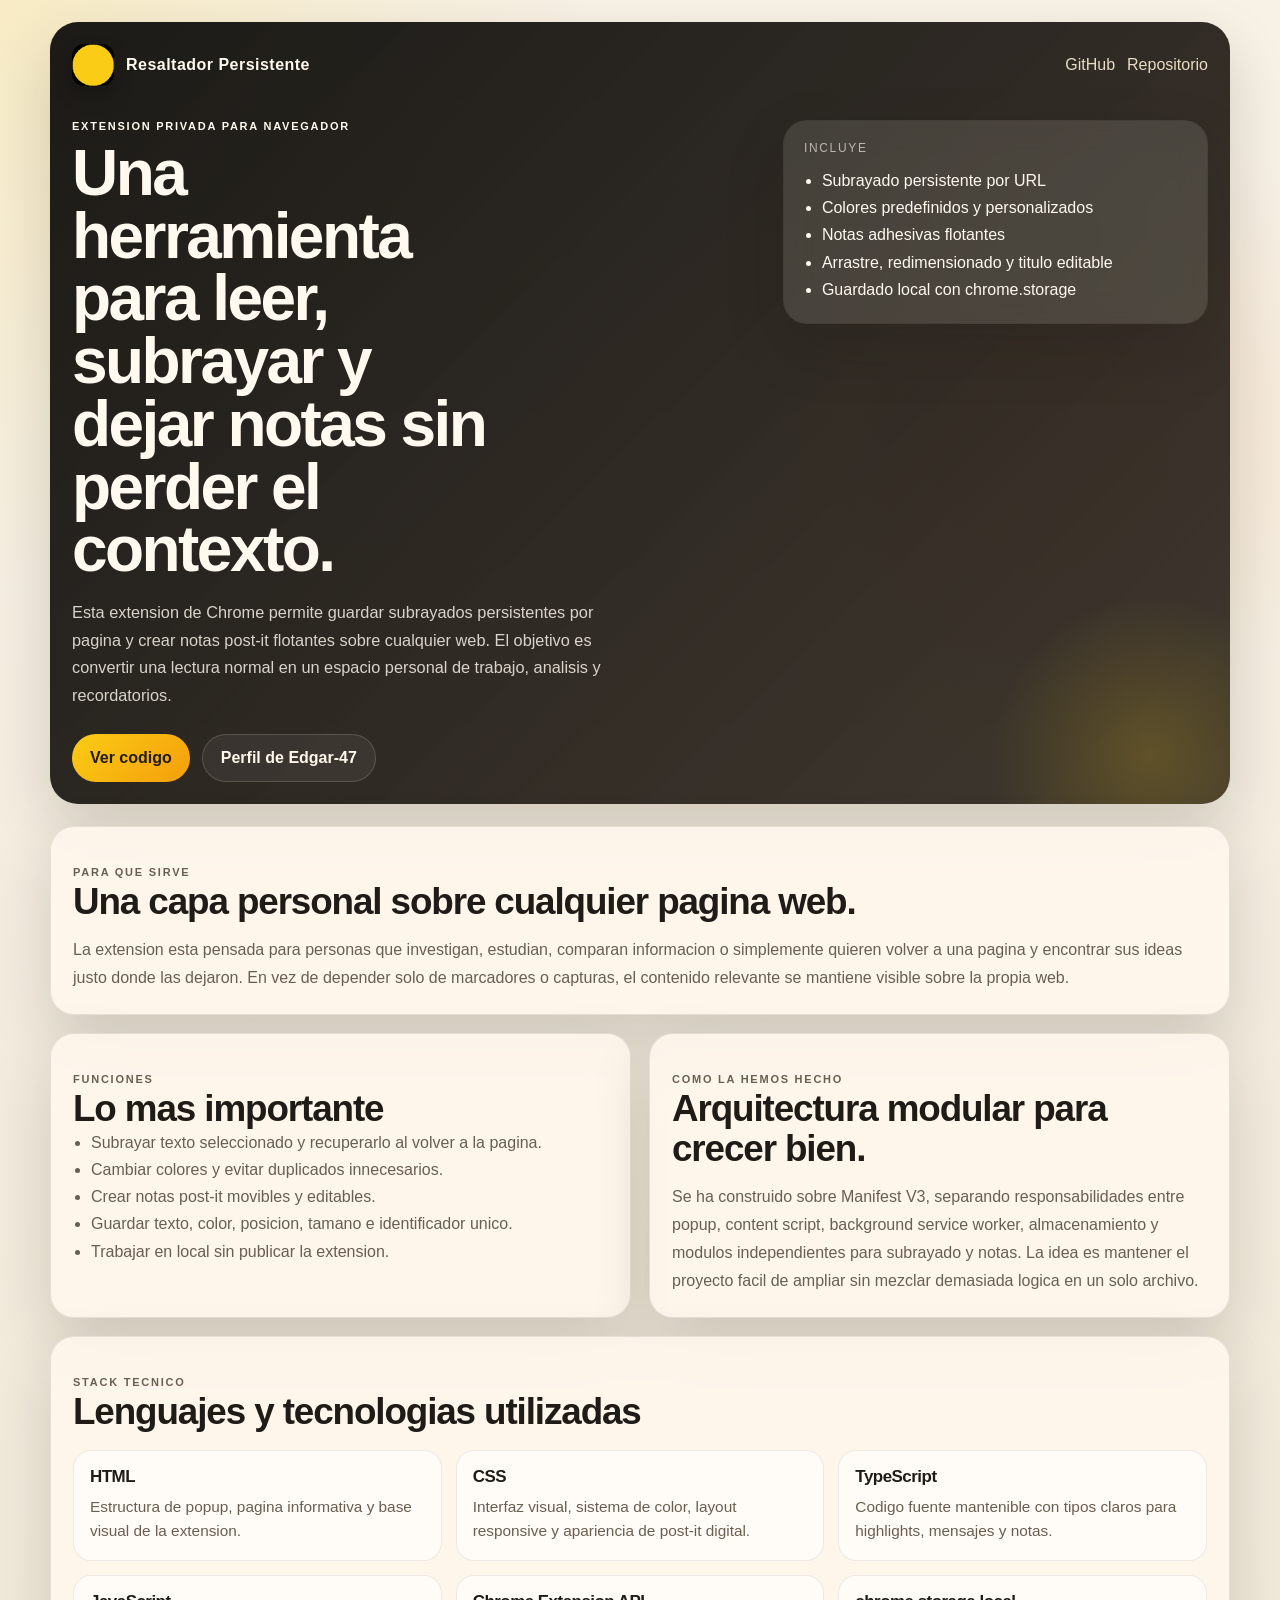
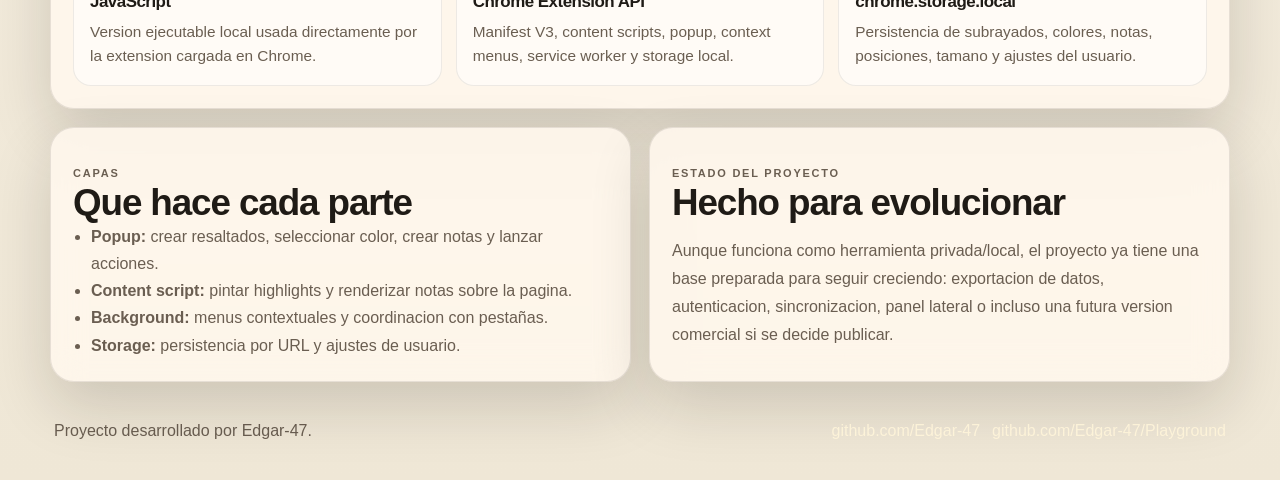
==== index.html @ 3d2a1cbb "Index explicacion proyecto" ====
<!doctype html>
<html lang="es">
  <head>
    <meta charset="utf-8" />
    <meta name="viewport" content="width=device-width, initial-scale=1.0" />
    <title>Resaltador Persistente | Extension de Chrome</title>
    <meta
      name="description"
      content="Pagina de presentacion de una extension de Chrome para subrayados persistentes y notas post-it flotantes."
    />
    <link rel="stylesheet" href="./site.css" />
  </head>
  <body>
    <div class="page-shell">
      <header class="hero">
        <nav class="topbar">
          <span class="brand">
            <img src="./icons/icon128.png" alt="Logo de la extension" class="brand__icon" />
            <span>Resaltador Persistente</span>
          </span>
          <div class="topbar__links">
            <a href="https://github.com/Edgar-47" target="_blank" rel="noreferrer">GitHub</a>
            <a href="https://github.com/Edgar-47/Playground" target="_blank" rel="noreferrer">Repositorio</a>
          </div>
        </nav>

        <section class="hero__content">
          <div class="hero__text">
            <p class="eyebrow">Extension privada para navegador</p>
            <h1>Una herramienta para leer, subrayar y dejar notas sin perder el contexto.</h1>
            <p class="hero__copy">
              Esta extension de Chrome permite guardar subrayados persistentes por pagina y crear notas post-it
              flotantes sobre cualquier web. El objetivo es convertir una lectura normal en un espacio personal de
              trabajo, analisis y recordatorios.
            </p>

            <div class="hero__actions">
              <a class="button button--primary" href="https://github.com/Edgar-47/Playground" target="_blank" rel="noreferrer">
                Ver codigo
              </a>
              <a class="button button--ghost" href="https://github.com/Edgar-47" target="_blank" rel="noreferrer">
                Perfil de Edgar-47
              </a>
            </div>
          </div>

          <aside class="hero__card">
            <p class="hero__card-label">Incluye</p>
            <ul class="hero__list">
              <li>Subrayado persistente por URL</li>
              <li>Colores predefinidos y personalizados</li>
              <li>Notas adhesivas flotantes</li>
              <li>Arrastre, redimensionado y titulo editable</li>
              <li>Guardado local con chrome.storage</li>
            </ul>
          </aside>
        </section>
      </header>

      <main class="content-grid">
        <section class="panel panel--wide">
          <p class="section-tag">Para que sirve</p>
          <h2>Una capa personal sobre cualquier pagina web.</h2>
          <p>
            La extension esta pensada para personas que investigan, estudian, comparan informacion o simplemente
            quieren volver a una pagina y encontrar sus ideas justo donde las dejaron. En vez de depender solo de
            marcadores o capturas, el contenido relevante se mantiene visible sobre la propia web.
          </p>
        </section>

        <section class="panel">
          <p class="section-tag">Funciones</p>
          <h2>Lo mas importante</h2>
          <ul class="feature-list">
            <li>Subrayar texto seleccionado y recuperarlo al volver a la pagina.</li>
            <li>Cambiar colores y evitar duplicados innecesarios.</li>
            <li>Crear notas post-it movibles y editables.</li>
            <li>Guardar texto, color, posicion, tamano e identificador unico.</li>
            <li>Trabajar en local sin publicar la extension.</li>
          </ul>
        </section>

        <section class="panel">
          <p class="section-tag">Como la hemos hecho</p>
          <h2>Arquitectura modular para crecer bien.</h2>
          <p>
            Se ha construido sobre Manifest V3, separando responsabilidades entre popup, content script, background
            service worker, almacenamiento y modulos independientes para subrayado y notas. La idea es mantener el
            proyecto facil de ampliar sin mezclar demasiada logica en un solo archivo.
          </p>
        </section>

        <section class="panel panel--wide">
          <p class="section-tag">Stack tecnico</p>
          <h2>Lenguajes y tecnologias utilizadas</h2>
          <div class="stack-grid">
            <article class="stack-card">
              <h3>HTML</h3>
              <p>Estructura de popup, pagina informativa y base visual de la extension.</p>
            </article>
            <article class="stack-card">
              <h3>CSS</h3>
              <p>Interfaz visual, sistema de color, layout responsive y apariencia de post-it digital.</p>
            </article>
            <article class="stack-card">
              <h3>TypeScript</h3>
              <p>Codigo fuente mantenible con tipos claros para highlights, mensajes y notas.</p>
            </article>
            <article class="stack-card">
              <h3>JavaScript</h3>
              <p>Version ejecutable local usada directamente por la extension cargada en Chrome.</p>
            </article>
            <article class="stack-card">
              <h3>Chrome Extension API</h3>
              <p>Manifest V3, content scripts, popup, context menus, service worker y storage local.</p>
            </article>
            <article class="stack-card">
              <h3>chrome.storage.local</h3>
              <p>Persistencia de subrayados, colores, notas, posiciones, tamano y ajustes del usuario.</p>
            </article>
          </div>
        </section>

        <section class="panel">
          <p class="section-tag">Capas</p>
          <h2>Que hace cada parte</h2>
          <ul class="feature-list">
            <li><strong>Popup:</strong> crear resaltados, seleccionar color, crear notas y lanzar acciones.</li>
            <li><strong>Content script:</strong> pintar highlights y renderizar notas sobre la pagina.</li>
            <li><strong>Background:</strong> menus contextuales y coordinacion con pestañas.</li>
            <li><strong>Storage:</strong> persistencia por URL y ajustes de usuario.</li>
          </ul>
        </section>

        <section class="panel">
          <p class="section-tag">Estado del proyecto</p>
          <h2>Hecho para evolucionar</h2>
          <p>
            Aunque funciona como herramienta privada/local, el proyecto ya tiene una base preparada para seguir
            creciendo: exportacion de datos, autenticacion, sincronizacion, panel lateral o incluso una futura version
            comercial si se decide publicar.
          </p>
        </section>
      </main>

      <footer class="footer">
        <p>Proyecto desarrollado por Edgar-47.</p>
        <div class="footer__links">
          <a href="https://github.com/Edgar-47" target="_blank" rel="noreferrer">github.com/Edgar-47</a>
          <a href="https://github.com/Edgar-47/Playground" target="_blank" rel="noreferrer">
            github.com/Edgar-47/Playground
          </a>
        </div>
      </footer>
    </div>
  </body>
</html>
---- site.css ----
:root {
  --bg-deep: #12110f;
  --bg-soft: #efe7d6;
  --panel: rgba(255, 248, 237, 0.88);
  --ink: #1f1b16;
  --muted: #6a5e51;
  --line: rgba(31, 27, 22, 0.1);
  --accent: #facc15;
  --accent-2: #fb923c;
  --shadow: 0 24px 60px rgba(24, 19, 15, 0.16);
}

* {
  box-sizing: border-box;
}

html {
  scroll-behavior: smooth;
}

body {
  margin: 0;
  min-height: 100vh;
  color: var(--ink);
  font-family: "Trebuchet MS", "Segoe UI Variable", sans-serif;
  background:
    radial-gradient(circle at top left, rgba(250, 204, 21, 0.16), transparent 24%),
    radial-gradient(circle at 80% 20%, rgba(251, 146, 60, 0.16), transparent 18%),
    linear-gradient(180deg, #f7f1e6 0%, #efe7d6 100%);
}

.page-shell {
  width: min(1180px, calc(100% - 32px));
  margin: 0 auto;
  padding: 22px 0 40px;
}

.hero {
  position: relative;
  overflow: hidden;
  padding: 22px;
  border-radius: 28px;
  background:
    linear-gradient(135deg, rgba(18, 17, 15, 0.96), rgba(44, 36, 27, 0.9)),
    linear-gradient(180deg, rgba(255, 255, 255, 0.02), rgba(255, 255, 255, 0));
  color: #fff9ef;
  box-shadow: var(--shadow);
}

.hero::after {
  content: "";
  position: absolute;
  right: -80px;
  bottom: -110px;
  width: 320px;
  height: 320px;
  border-radius: 999px;
  background: radial-gradient(circle, rgba(250, 204, 21, 0.18), transparent 70%);
  pointer-events: none;
}

.topbar {
  display: flex;
  align-items: center;
  justify-content: space-between;
  gap: 18px;
}

.brand {
  display: inline-flex;
  align-items: center;
  gap: 12px;
  font-weight: 700;
  letter-spacing: 0.03em;
}

.brand__icon {
  width: 42px;
  height: 42px;
  border-radius: 12px;
  box-shadow: 0 10px 20px rgba(0, 0, 0, 0.2);
}

.topbar__links,
.hero__actions,
.footer__links {
  display: flex;
  align-items: center;
  gap: 12px;
  flex-wrap: wrap;
}

.topbar a,
.footer a {
  color: #fff5da;
  text-decoration: none;
  opacity: 0.88;
}

.topbar a:hover,
.footer a:hover {
  opacity: 1;
}

.hero__content {
  display: grid;
  grid-template-columns: minmax(0, 1.45fr) minmax(280px, 0.9fr);
  gap: 26px;
  align-items: start;
  margin-top: 34px;
}

.eyebrow,
.section-tag {
  margin: 0 0 10px;
  letter-spacing: 0.16em;
  text-transform: uppercase;
  font-size: 11px;
  font-weight: 700;
}

.hero h1 {
  margin: 0;
  max-width: 12ch;
  font-size: clamp(2.4rem, 5vw, 4.5rem);
  line-height: 0.98;
  letter-spacing: -0.04em;
}

.hero__copy {
  max-width: 62ch;
  margin: 18px 0 0;
  color: rgba(255, 249, 239, 0.82);
  font-size: 1.02rem;
  line-height: 1.7;
}

.hero__actions {
  margin-top: 24px;
}

.button {
  display: inline-flex;
  align-items: center;
  justify-content: center;
  min-height: 48px;
  padding: 0 18px;
  border-radius: 999px;
  text-decoration: none;
  font-weight: 700;
  transition: transform 160ms ease, background 160ms ease, color 160ms ease;
}

.button:hover {
  transform: translateY(-1px);
}

.button--primary {
  background: linear-gradient(135deg, var(--accent), #f59e0b);
  color: #1f1b16;
}

.button--ghost {
  border: 1px solid rgba(255, 245, 218, 0.16);
  background: rgba(255, 255, 255, 0.06);
  color: #fff8ea;
}

.hero__card,
.panel {
  border: 1px solid var(--line);
  border-radius: 24px;
  box-shadow: var(--shadow);
}

.hero__card {
  padding: 20px;
  background: rgba(255, 248, 237, 0.12);
  backdrop-filter: blur(14px);
}

.hero__card-label {
  margin: 0 0 12px;
  color: rgba(255, 249, 239, 0.64);
  font-size: 12px;
  text-transform: uppercase;
  letter-spacing: 0.14em;
}

.hero__list,
.feature-list {
  margin: 0;
  padding-left: 18px;
  line-height: 1.7;
}

.content-grid {
  display: grid;
  grid-template-columns: repeat(2, minmax(0, 1fr));
  gap: 18px;
  margin-top: 22px;
}

.panel {
  padding: 22px;
  background: var(--panel);
  backdrop-filter: blur(16px);
}

.panel--wide {
  grid-column: span 2;
}

.panel h2,
.stack-card h3 {
  margin: 0;
  letter-spacing: -0.03em;
}

.panel h2 {
  font-size: clamp(1.6rem, 3vw, 2.3rem);
  line-height: 1.08;
}

.panel p,
.stack-card p,
.feature-list {
  color: var(--muted);
}

.panel p {
  margin: 14px 0 0;
  line-height: 1.75;
}

.stack-grid {
  display: grid;
  grid-template-columns: repeat(3, minmax(0, 1fr));
  gap: 14px;
  margin-top: 18px;
}

.stack-card {
  padding: 16px;
  border-radius: 18px;
  background: rgba(255, 255, 255, 0.56);
  border: 1px solid rgba(31, 27, 22, 0.08);
}

.stack-card h3 {
  font-size: 1.06rem;
}

.stack-card p {
  margin: 8px 0 0;
  line-height: 1.6;
  font-size: 0.96rem;
}

.footer {
  display: flex;
  align-items: center;
  justify-content: space-between;
  gap: 16px;
  margin-top: 22px;
  padding: 18px 4px 0;
}

.footer p {
  margin: 0;
  color: var(--muted);
}

@media (max-width: 900px) {
  .hero__content,
  .content-grid,
  .stack-grid {
    grid-template-columns: 1fr;
  }

  .panel--wide {
    grid-column: span 1;
  }

  .topbar,
  .footer {
    flex-direction: column;
    align-items: flex-start;
  }
}

@media (prefers-reduced-motion: reduce) {
  html {
    scroll-behavior: auto;
  }

  .button {
    transition: none;
  }
}
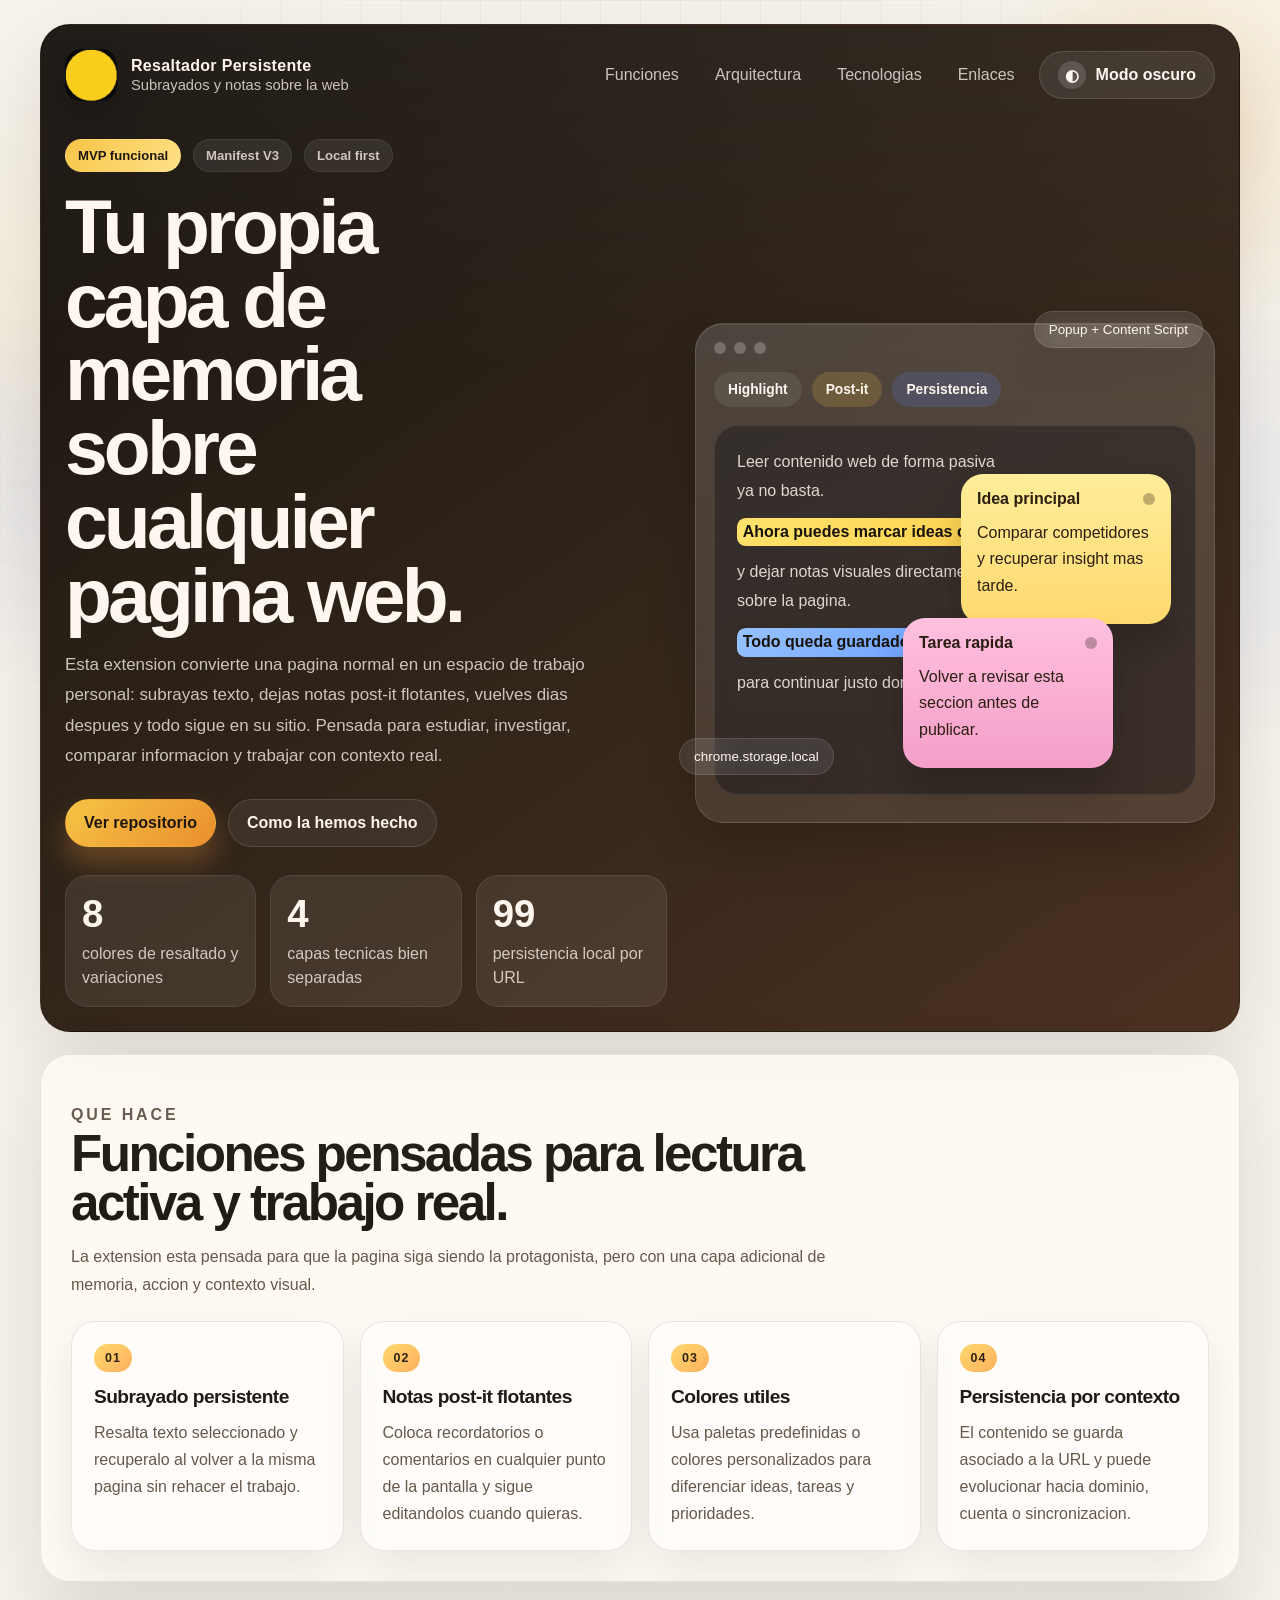
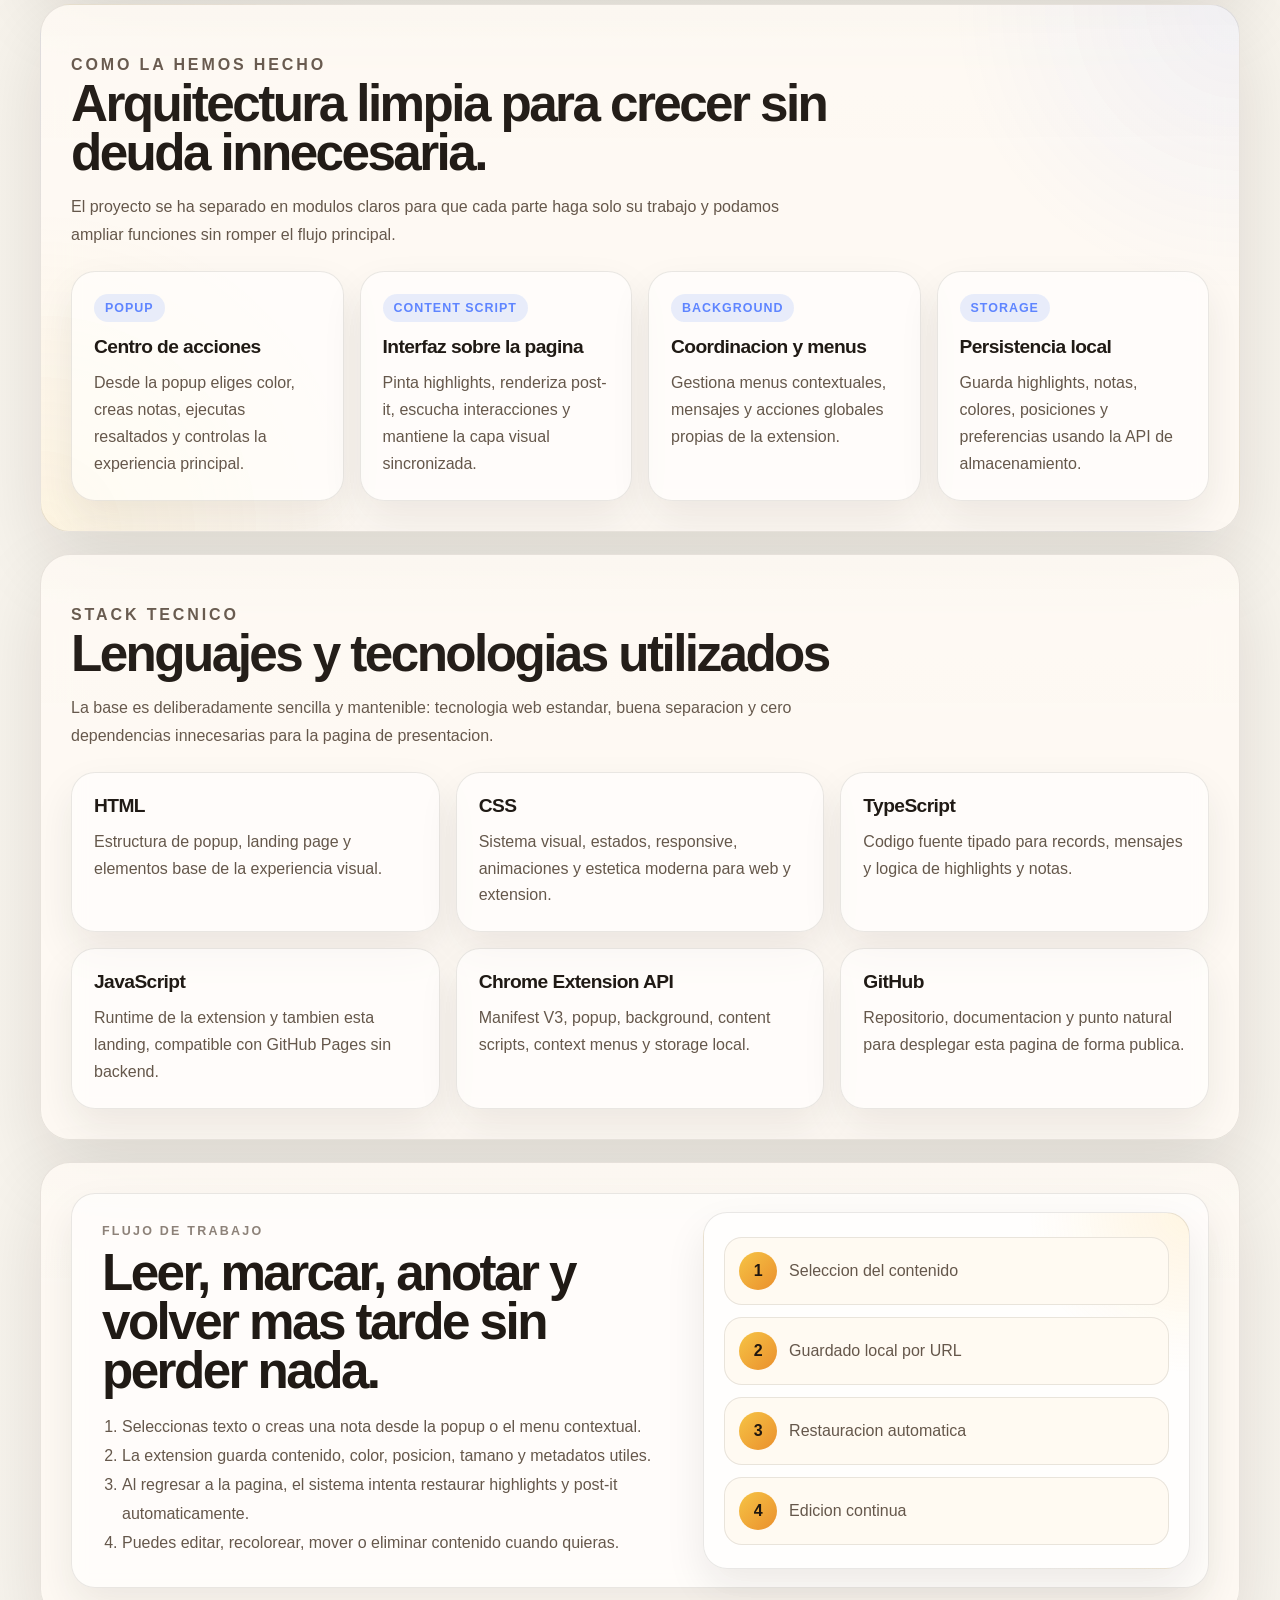
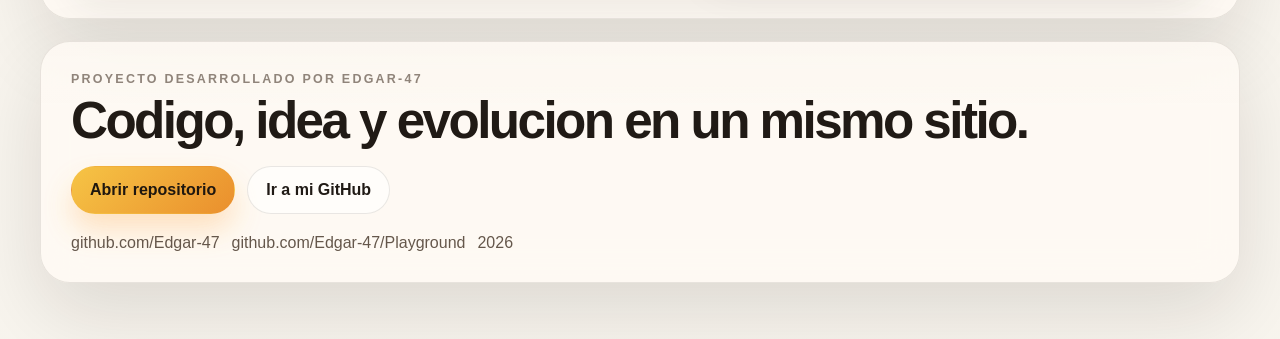
==== commit e0438fd2: "Index.html" ====
--- a/index.html
+++ b/index.html
@@ -3,153 +3,302 @@
   <head>
     <meta charset="utf-8" />
     <meta name="viewport" content="width=device-width, initial-scale=1.0" />
-    <title>Resaltador Persistente | Extension de Chrome</title>
+    <title>Resaltador Persistente | Extension para leer, subrayar y anotar</title>
     <meta
       name="description"
-      content="Pagina de presentacion de una extension de Chrome para subrayados persistentes y notas post-it flotantes."
+      content="Landing page de una extension de navegador para guardar subrayados persistentes y notas post-it sobre cualquier pagina web."
     />
+    <meta name="color-scheme" content="light dark" />
     <link rel="stylesheet" href="./site.css" />
+    <script src="./script.js" defer></script>
   </head>
   <body>
+    <div class="bg-orb bg-orb--one" aria-hidden="true"></div>
+    <div class="bg-orb bg-orb--two" aria-hidden="true"></div>
+    <div class="bg-grid" aria-hidden="true"></div>
+    <div class="progress-bar" id="progressBar" aria-hidden="true"></div>
+
     <div class="page-shell">
-      <header class="hero">
+      <header class="hero" id="inicio">
         <nav class="topbar">
-          <span class="brand">
+          <a class="brand" href="#inicio" aria-label="Ir al inicio">
             <img src="./icons/icon128.png" alt="Logo de la extension" class="brand__icon" />
-            <span>Resaltador Persistente</span>
-          </span>
-          <div class="topbar__links">
-            <a href="https://github.com/Edgar-47" target="_blank" rel="noreferrer">GitHub</a>
-            <a href="https://github.com/Edgar-47/Playground" target="_blank" rel="noreferrer">Repositorio</a>
+            <span class="brand__text">
+              <strong>Resaltador Persistente</strong>
+              <span>Subrayados y notas sobre la web</span>
+            </span>
+          </a>
+
+          <div class="topbar__actions">
+            <div class="topbar__links">
+              <a href="#funciones">Funciones</a>
+              <a href="#arquitectura">Arquitectura</a>
+              <a href="#tecnologias">Tecnologias</a>
+              <a href="#enlaces">Enlaces</a>
+            </div>
+
+            <button class="theme-toggle" id="themeToggle" type="button" aria-label="Cambiar tema">
+              <span class="theme-toggle__icon" aria-hidden="true">◐</span>
+              <span class="theme-toggle__label">Modo oscuro</span>
+            </button>
           </div>
         </nav>
 
         <section class="hero__content">
-          <div class="hero__text">
-            <p class="eyebrow">Extension privada para navegador</p>
-            <h1>Una herramienta para leer, subrayar y dejar notas sin perder el contexto.</h1>
-            <p class="hero__copy">
-              Esta extension de Chrome permite guardar subrayados persistentes por pagina y crear notas post-it
-              flotantes sobre cualquier web. El objetivo es convertir una lectura normal en un espacio personal de
-              trabajo, analisis y recordatorios.
+          <div class="hero__copy reveal">
+            <div class="hero__eyebrow">
+              <span class="badge badge--live">MVP funcional</span>
+              <span class="badge">Manifest V3</span>
+              <span class="badge">Local first</span>
+            </div>
+
+            <h1>Tu propia capa de memoria sobre cualquier pagina web.</h1>
+
+            <p class="hero__lead">
+              Esta extension convierte una pagina normal en un espacio de trabajo personal: subrayas texto, dejas
+              notas post-it flotantes, vuelves dias despues y todo sigue en su sitio. Pensada para estudiar,
+              investigar, comparar informacion y trabajar con contexto real.
             </p>
 
             <div class="hero__actions">
               <a class="button button--primary" href="https://github.com/Edgar-47/Playground" target="_blank" rel="noreferrer">
-                Ver codigo
+                Ver repositorio
               </a>
-              <a class="button button--ghost" href="https://github.com/Edgar-47" target="_blank" rel="noreferrer">
-                Perfil de Edgar-47
-              </a>
-            </div>
-          </div>
-
-          <aside class="hero__card">
-            <p class="hero__card-label">Incluye</p>
-            <ul class="hero__list">
-              <li>Subrayado persistente por URL</li>
-              <li>Colores predefinidos y personalizados</li>
-              <li>Notas adhesivas flotantes</li>
-              <li>Arrastre, redimensionado y titulo editable</li>
-              <li>Guardado local con chrome.storage</li>
+              <a class="button button--secondary" href="#arquitectura">Como la hemos hecho</a>
+            </div>
+
+            <ul class="hero__metrics">
+              <li class="metric-card reveal" data-delay="80">
+                <strong data-counter="8">0</strong>
+                <span>colores de resaltado y variaciones</span>
+              </li>
+              <li class="metric-card reveal" data-delay="140">
+                <strong data-counter="4">0</strong>
+                <span>capas tecnicas bien separadas</span>
+              </li>
+              <li class="metric-card reveal" data-delay="200">
+                <strong data-counter="100">0</strong>
+                <span>persistencia local por URL</span>
+              </li>
             </ul>
-          </aside>
+          </div>
+
+          <div class="hero__visual reveal" data-tilt>
+            <div class="workspace-window">
+              <div class="workspace-window__chrome">
+                <span></span>
+                <span></span>
+                <span></span>
+              </div>
+
+              <div class="workspace-window__content">
+                <div class="workspace-window__toolbar">
+                  <div class="toolbar-pill">Highlight</div>
+                  <div class="toolbar-pill toolbar-pill--warm">Post-it</div>
+                  <div class="toolbar-pill toolbar-pill--dark">Persistencia</div>
+                </div>
+
+                <div class="content-preview">
+                  <div class="preview-text">
+                    <span>Leer contenido web de forma pasiva ya no basta.</span>
+                    <span class="highlight highlight--yellow">Ahora puedes marcar ideas clave</span>
+                    <span>y dejar notas visuales directamente sobre la pagina.</span>
+                    <span class="highlight highlight--blue">Todo queda guardado</span>
+                    <span>para continuar justo donde lo dejaste.</span>
+                  </div>
+
+                  <article class="sticky sticky--yellow">
+                    <header class="sticky__header">
+                      <span>Idea principal</span>
+                      <span class="sticky__dot"></span>
+                    </header>
+                    <p>Comparar competidores y recuperar insight mas tarde.</p>
+                  </article>
+
+                  <article class="sticky sticky--pink">
+                    <header class="sticky__header">
+                      <span>Tarea rapida</span>
+                      <span class="sticky__dot"></span>
+                    </header>
+                    <p>Volver a revisar esta seccion antes de publicar.</p>
+                  </article>
+                </div>
+              </div>
+            </div>
+
+            <div class="floating-chip floating-chip--one">chrome.storage.local</div>
+            <div class="floating-chip floating-chip--two">Popup + Content Script</div>
+          </div>
         </section>
       </header>
 
-      <main class="content-grid">
-        <section class="panel panel--wide">
-          <p class="section-tag">Para que sirve</p>
-          <h2>Una capa personal sobre cualquier pagina web.</h2>
-          <p>
-            La extension esta pensada para personas que investigan, estudian, comparan informacion o simplemente
-            quieren volver a una pagina y encontrar sus ideas justo donde las dejaron. En vez de depender solo de
-            marcadores o capturas, el contenido relevante se mantiene visible sobre la propia web.
-          </p>
-        </section>
-
-        <section class="panel">
-          <p class="section-tag">Funciones</p>
-          <h2>Lo mas importante</h2>
-          <ul class="feature-list">
-            <li>Subrayar texto seleccionado y recuperarlo al volver a la pagina.</li>
-            <li>Cambiar colores y evitar duplicados innecesarios.</li>
-            <li>Crear notas post-it movibles y editables.</li>
-            <li>Guardar texto, color, posicion, tamano e identificador unico.</li>
-            <li>Trabajar en local sin publicar la extension.</li>
-          </ul>
-        </section>
-
-        <section class="panel">
-          <p class="section-tag">Como la hemos hecho</p>
-          <h2>Arquitectura modular para crecer bien.</h2>
-          <p>
-            Se ha construido sobre Manifest V3, separando responsabilidades entre popup, content script, background
-            service worker, almacenamiento y modulos independientes para subrayado y notas. La idea es mantener el
-            proyecto facil de ampliar sin mezclar demasiada logica en un solo archivo.
-          </p>
-        </section>
-
-        <section class="panel panel--wide">
-          <p class="section-tag">Stack tecnico</p>
-          <h2>Lenguajes y tecnologias utilizadas</h2>
-          <div class="stack-grid">
-            <article class="stack-card">
+      <main>
+        <section class="section reveal" id="funciones">
+          <div class="section-heading">
+            <p class="section-tag">Que hace</p>
+            <h2>Funciones pensadas para lectura activa y trabajo real.</h2>
+            <p>
+              La extension esta pensada para que la pagina siga siendo la protagonista, pero con una capa adicional
+              de memoria, accion y contexto visual.
+            </p>
+          </div>
+
+          <div class="feature-grid">
+            <article class="feature-card reveal" data-delay="50">
+              <span class="feature-card__number">01</span>
+              <h3>Subrayado persistente</h3>
+              <p>Resalta texto seleccionado y recuperalo al volver a la misma pagina sin rehacer el trabajo.</p>
+            </article>
+
+            <article class="feature-card reveal" data-delay="110">
+              <span class="feature-card__number">02</span>
+              <h3>Notas post-it flotantes</h3>
+              <p>Coloca recordatorios o comentarios en cualquier punto de la pantalla y sigue editandolos cuando quieras.</p>
+            </article>
+
+            <article class="feature-card reveal" data-delay="170">
+              <span class="feature-card__number">03</span>
+              <h3>Colores utiles</h3>
+              <p>Usa paletas predefinidas o colores personalizados para diferenciar ideas, tareas y prioridades.</p>
+            </article>
+
+            <article class="feature-card reveal" data-delay="230">
+              <span class="feature-card__number">04</span>
+              <h3>Persistencia por contexto</h3>
+              <p>El contenido se guarda asociado a la URL y puede evolucionar hacia dominio, cuenta o sincronizacion.</p>
+            </article>
+          </div>
+        </section>
+
+        <section class="section section--contrast reveal" id="arquitectura">
+          <div class="section-heading">
+            <p class="section-tag">Como la hemos hecho</p>
+            <h2>Arquitectura limpia para crecer sin deuda innecesaria.</h2>
+            <p>
+              El proyecto se ha separado en modulos claros para que cada parte haga solo su trabajo y podamos ampliar
+              funciones sin romper el flujo principal.
+            </p>
+          </div>
+
+          <div class="architecture-grid">
+            <article class="architecture-card reveal" data-delay="40">
+              <span class="architecture-card__label">Popup</span>
+              <h3>Centro de acciones</h3>
+              <p>Desde la popup eliges color, creas notas, ejecutas resaltados y controlas la experiencia principal.</p>
+            </article>
+
+            <article class="architecture-card reveal" data-delay="90">
+              <span class="architecture-card__label">Content Script</span>
+              <h3>Interfaz sobre la pagina</h3>
+              <p>Pinta highlights, renderiza post-it, escucha interacciones y mantiene la capa visual sincronizada.</p>
+            </article>
+
+            <article class="architecture-card reveal" data-delay="140">
+              <span class="architecture-card__label">Background</span>
+              <h3>Coordinacion y menus</h3>
+              <p>Gestiona menus contextuales, mensajes y acciones globales propias de la extension.</p>
+            </article>
+
+            <article class="architecture-card reveal" data-delay="190">
+              <span class="architecture-card__label">Storage</span>
+              <h3>Persistencia local</h3>
+              <p>Guarda highlights, notas, colores, posiciones y preferencias usando la API de almacenamiento.</p>
+            </article>
+          </div>
+        </section>
+
+        <section class="section reveal" id="tecnologias">
+          <div class="section-heading">
+            <p class="section-tag">Stack tecnico</p>
+            <h2>Lenguajes y tecnologias utilizados</h2>
+            <p>
+              La base es deliberadamente sencilla y mantenible: tecnologia web estandar, buena separacion y cero
+              dependencias innecesarias para la pagina de presentacion.
+            </p>
+          </div>
+
+          <div class="stack-showcase">
+            <article class="stack-panel reveal" data-delay="40">
               <h3>HTML</h3>
-              <p>Estructura de popup, pagina informativa y base visual de la extension.</p>
-            </article>
-            <article class="stack-card">
+              <p>Estructura de popup, landing page y elementos base de la experiencia visual.</p>
+            </article>
+            <article class="stack-panel reveal" data-delay="80">
               <h3>CSS</h3>
-              <p>Interfaz visual, sistema de color, layout responsive y apariencia de post-it digital.</p>
-            </article>
-            <article class="stack-card">
+              <p>Sistema visual, estados, responsive, animaciones y estetica moderna para web y extension.</p>
+            </article>
+            <article class="stack-panel reveal" data-delay="120">
               <h3>TypeScript</h3>
-              <p>Codigo fuente mantenible con tipos claros para highlights, mensajes y notas.</p>
-            </article>
-            <article class="stack-card">
+              <p>Codigo fuente tipado para records, mensajes y logica de highlights y notas.</p>
+            </article>
+            <article class="stack-panel reveal" data-delay="160">
               <h3>JavaScript</h3>
-              <p>Version ejecutable local usada directamente por la extension cargada en Chrome.</p>
-            </article>
-            <article class="stack-card">
+              <p>Runtime de la extension y tambien esta landing, compatible con GitHub Pages sin backend.</p>
+            </article>
+            <article class="stack-panel reveal" data-delay="200">
               <h3>Chrome Extension API</h3>
-              <p>Manifest V3, content scripts, popup, context menus, service worker y storage local.</p>
-            </article>
-            <article class="stack-card">
-              <h3>chrome.storage.local</h3>
-              <p>Persistencia de subrayados, colores, notas, posiciones, tamano y ajustes del usuario.</p>
-            </article>
-          </div>
-        </section>
-
-        <section class="panel">
-          <p class="section-tag">Capas</p>
-          <h2>Que hace cada parte</h2>
-          <ul class="feature-list">
-            <li><strong>Popup:</strong> crear resaltados, seleccionar color, crear notas y lanzar acciones.</li>
-            <li><strong>Content script:</strong> pintar highlights y renderizar notas sobre la pagina.</li>
-            <li><strong>Background:</strong> menus contextuales y coordinacion con pestañas.</li>
-            <li><strong>Storage:</strong> persistencia por URL y ajustes de usuario.</li>
-          </ul>
-        </section>
-
-        <section class="panel">
-          <p class="section-tag">Estado del proyecto</p>
-          <h2>Hecho para evolucionar</h2>
-          <p>
-            Aunque funciona como herramienta privada/local, el proyecto ya tiene una base preparada para seguir
-            creciendo: exportacion de datos, autenticacion, sincronizacion, panel lateral o incluso una futura version
-            comercial si se decide publicar.
-          </p>
+              <p>Manifest V3, popup, background, content scripts, context menus y storage local.</p>
+            </article>
+            <article class="stack-panel reveal" data-delay="240">
+              <h3>GitHub</h3>
+              <p>Repositorio, documentacion y punto natural para desplegar esta pagina de forma publica.</p>
+            </article>
+          </div>
+        </section>
+
+        <section class="section reveal">
+          <div class="split-panel">
+            <div class="split-panel__copy">
+              <p class="section-tag">Flujo de trabajo</p>
+              <h2>Leer, marcar, anotar y volver mas tarde sin perder nada.</h2>
+              <ol class="journey-list">
+                <li>Seleccionas texto o creas una nota desde la popup o el menu contextual.</li>
+                <li>La extension guarda contenido, color, posicion, tamano y metadatos utiles.</li>
+                <li>Al regresar a la pagina, el sistema intenta restaurar highlights y post-it automaticamente.</li>
+                <li>Puedes editar, recolorear, mover o eliminar contenido cuando quieras.</li>
+              </ol>
+            </div>
+
+            <div class="timeline-card" data-tilt>
+              <div class="timeline-step">
+                <span>1</span>
+                <p>Seleccion del contenido</p>
+              </div>
+              <div class="timeline-step">
+                <span>2</span>
+                <p>Guardado local por URL</p>
+              </div>
+              <div class="timeline-step">
+                <span>3</span>
+                <p>Restauracion automatica</p>
+              </div>
+              <div class="timeline-step">
+                <span>4</span>
+                <p>Edicion continua</p>
+              </div>
+            </div>
+          </div>
         </section>
       </main>
 
-      <footer class="footer">
-        <p>Proyecto desarrollado por Edgar-47.</p>
-        <div class="footer__links">
+      <footer class="footer reveal" id="enlaces">
+        <div>
+          <p class="footer__eyebrow">Proyecto desarrollado por Edgar-47</p>
+          <h2>Codigo, idea y evolucion en un mismo sitio.</h2>
+        </div>
+
+        <div class="footer__actions">
+          <a class="button button--primary" href="https://github.com/Edgar-47/Playground" target="_blank" rel="noreferrer">
+            Abrir repositorio
+          </a>
+          <a class="button button--secondary" href="https://github.com/Edgar-47" target="_blank" rel="noreferrer">
+            Ir a mi GitHub
+          </a>
+        </div>
+
+        <div class="footer__meta">
           <a href="https://github.com/Edgar-47" target="_blank" rel="noreferrer">github.com/Edgar-47</a>
-          <a href="https://github.com/Edgar-47/Playground" target="_blank" rel="noreferrer">
-            github.com/Edgar-47/Playground
-          </a>
+          <a href="https://github.com/Edgar-47/Playground" target="_blank" rel="noreferrer">github.com/Edgar-47/Playground</a>
+          <span id="yearLabel">2026</span>
         </div>
       </footer>
     </div>
--- a/site.css
+++ b/site.css
@@ -1,13 +1,43 @@
 :root {
-  --bg-deep: #12110f;
-  --bg-soft: #efe7d6;
-  --panel: rgba(255, 248, 237, 0.88);
-  --ink: #1f1b16;
-  --muted: #6a5e51;
-  --line: rgba(31, 27, 22, 0.1);
-  --accent: #facc15;
-  --accent-2: #fb923c;
-  --shadow: 0 24px 60px rgba(24, 19, 15, 0.16);
+  color-scheme: light;
+  --bg: #f7f3eb;
+  --bg-elevated: rgba(255, 255, 255, 0.68);
+  --bg-panel: rgba(255, 251, 245, 0.82);
+  --bg-strong: #fffaf2;
+  --hero: linear-gradient(145deg, #17130f 0%, #2e2319 46%, #4b3120 100%);
+  --text: #201a15;
+  --muted: #65574b;
+  --line: rgba(42, 32, 24, 0.1);
+  --shadow: 0 30px 80px rgba(24, 16, 11, 0.12);
+  --shadow-soft: 0 18px 40px rgba(24, 16, 11, 0.08);
+  --accent: #f6c445;
+  --accent-strong: #ea8f2d;
+  --accent-cool: #5f85ff;
+  --hero-text: #fff7ef;
+  --hero-muted: rgba(255, 247, 239, 0.76);
+  --grid: rgba(30, 20, 14, 0.06);
+  --progress: linear-gradient(90deg, #ffbf3f, #ff7a59, #7c84ff);
+}
+
+[data-theme="dark"] {
+  color-scheme: dark;
+  --bg: #0f1116;
+  --bg-elevated: rgba(25, 28, 36, 0.68);
+  --bg-panel: rgba(18, 21, 29, 0.82);
+  --bg-strong: #151923;
+  --hero: linear-gradient(145deg, #161922 0%, #1b2231 52%, #2a1f2f 100%);
+  --text: #eef2ff;
+  --muted: #aeb6cf;
+  --line: rgba(182, 193, 255, 0.14);
+  --shadow: 0 34px 100px rgba(0, 0, 0, 0.34);
+  --shadow-soft: 0 18px 44px rgba(0, 0, 0, 0.22);
+  --accent: #ffd058;
+  --accent-strong: #ff8d5c;
+  --accent-cool: #8aa3ff;
+  --hero-text: #f8faff;
+  --hero-muted: rgba(248, 250, 255, 0.78);
+  --grid: rgba(136, 151, 224, 0.12);
+  --progress: linear-gradient(90deg, #ffd25c, #ff8d6b, #86a3ff);
 }
 
 * {
@@ -21,41 +51,103 @@
 body {
   margin: 0;
   min-height: 100vh;
-  color: var(--ink);
-  font-family: "Trebuchet MS", "Segoe UI Variable", sans-serif;
+  color: var(--text);
+  font-family: "Segoe UI Variable", "Trebuchet MS", sans-serif;
   background:
-    radial-gradient(circle at top left, rgba(250, 204, 21, 0.16), transparent 24%),
-    radial-gradient(circle at 80% 20%, rgba(251, 146, 60, 0.16), transparent 18%),
-    linear-gradient(180deg, #f7f1e6 0%, #efe7d6 100%);
+    radial-gradient(circle at 10% 10%, rgba(246, 196, 69, 0.12), transparent 18rem),
+    radial-gradient(circle at 90% 15%, rgba(95, 133, 255, 0.12), transparent 16rem),
+    linear-gradient(180deg, var(--bg) 0%, color-mix(in srgb, var(--bg) 84%, #ffffff 16%) 100%);
+  transition: background 220ms ease, color 220ms ease;
+}
+
+a {
+  color: inherit;
+}
+
+button,
+a {
+  -webkit-tap-highlight-color: transparent;
+}
+
+.progress-bar {
+  position: fixed;
+  inset: 0 auto auto 0;
+  z-index: 70;
+  width: 0;
+  height: 4px;
+  background: var(--progress);
+  box-shadow: 0 10px 20px rgba(255, 145, 72, 0.2);
+}
+
+.bg-orb,
+.bg-grid {
+  position: fixed;
+  pointer-events: none;
+}
+
+.bg-orb {
+  z-index: -3;
+  width: 28rem;
+  height: 28rem;
+  border-radius: 999px;
+  filter: blur(14px);
+  opacity: 0.45;
+}
+
+.bg-orb--one {
+  top: -6rem;
+  right: -8rem;
+  background: radial-gradient(circle, rgba(255, 189, 72, 0.42), transparent 65%);
+  animation: drift 16s ease-in-out infinite;
+}
+
+.bg-orb--two {
+  left: -10rem;
+  bottom: 12rem;
+  background: radial-gradient(circle, rgba(116, 143, 255, 0.28), transparent 65%);
+  animation: drift 18s ease-in-out infinite reverse;
+}
+
+.bg-grid {
+  z-index: -4;
+  inset: 0;
+  background-image:
+    linear-gradient(var(--grid) 1px, transparent 1px),
+    linear-gradient(90deg, var(--grid) 1px, transparent 1px);
+  background-size: 40px 40px;
+  mask-image: radial-gradient(circle at center, black 38%, transparent 92%);
 }
 
 .page-shell {
-  width: min(1180px, calc(100% - 32px));
+  width: min(1200px, calc(100% - 32px));
   margin: 0 auto;
-  padding: 22px 0 40px;
-}
-
-.hero {
+  padding: 24px 0 56px;
+}
+
+.hero,
+.section,
+.footer {
   position: relative;
   overflow: hidden;
-  padding: 22px;
-  border-radius: 28px;
-  background:
-    linear-gradient(135deg, rgba(18, 17, 15, 0.96), rgba(44, 36, 27, 0.9)),
-    linear-gradient(180deg, rgba(255, 255, 255, 0.02), rgba(255, 255, 255, 0));
-  color: #fff9ef;
+  border: 1px solid var(--line);
+  border-radius: 30px;
   box-shadow: var(--shadow);
-}
-
-.hero::after {
+  backdrop-filter: blur(20px);
+}
+
+.hero {
+  padding: 24px;
+  background: var(--hero);
+  color: var(--hero-text);
+}
+
+.hero::before,
+.section::before,
+.footer::before {
   content: "";
   position: absolute;
-  right: -80px;
-  bottom: -110px;
-  width: 320px;
-  height: 320px;
-  border-radius: 999px;
-  background: radial-gradient(circle, rgba(250, 204, 21, 0.18), transparent 70%);
+  inset: 0;
+  background: linear-gradient(180deg, rgba(255, 255, 255, 0.04), transparent 35%);
   pointer-events: none;
 }
 
@@ -63,229 +155,671 @@
   display: flex;
   align-items: center;
   justify-content: space-between;
-  gap: 18px;
+  gap: 20px;
 }
 
 .brand {
   display: inline-flex;
   align-items: center;
-  gap: 12px;
-  font-weight: 700;
-  letter-spacing: 0.03em;
+  gap: 14px;
+  text-decoration: none;
 }
 
 .brand__icon {
-  width: 42px;
-  height: 42px;
-  border-radius: 12px;
-  box-shadow: 0 10px 20px rgba(0, 0, 0, 0.2);
-}
-
+  width: 52px;
+  height: 52px;
+  border-radius: 16px;
+  box-shadow: 0 16px 28px rgba(0, 0, 0, 0.22);
+}
+
+.brand__text {
+  display: grid;
+  gap: 2px;
+}
+
+.brand__text strong {
+  font-size: 1rem;
+  letter-spacing: 0.02em;
+}
+
+.brand__text span {
+  color: var(--hero-muted);
+  font-size: 0.92rem;
+}
+
+.topbar__actions,
 .topbar__links,
+.hero__eyebrow,
 .hero__actions,
-.footer__links {
+.footer__actions,
+.footer__meta {
   display: flex;
   align-items: center;
   gap: 12px;
   flex-wrap: wrap;
 }
 
-.topbar a,
-.footer a {
-  color: #fff5da;
+.topbar__links a {
+  padding: 10px 12px;
+  border-radius: 999px;
+  color: var(--hero-muted);
   text-decoration: none;
-  opacity: 0.88;
-}
-
-.topbar a:hover,
-.footer a:hover {
-  opacity: 1;
-}
-
-.hero__content {
-  display: grid;
-  grid-template-columns: minmax(0, 1.45fr) minmax(280px, 0.9fr);
-  gap: 26px;
-  align-items: start;
-  margin-top: 34px;
-}
-
-.eyebrow,
-.section-tag {
-  margin: 0 0 10px;
-  letter-spacing: 0.16em;
-  text-transform: uppercase;
-  font-size: 11px;
-  font-weight: 700;
-}
-
-.hero h1 {
-  margin: 0;
-  max-width: 12ch;
-  font-size: clamp(2.4rem, 5vw, 4.5rem);
-  line-height: 0.98;
-  letter-spacing: -0.04em;
-}
-
-.hero__copy {
-  max-width: 62ch;
-  margin: 18px 0 0;
-  color: rgba(255, 249, 239, 0.82);
-  font-size: 1.02rem;
-  line-height: 1.7;
-}
-
-.hero__actions {
-  margin-top: 24px;
-}
-
+  transition: background 160ms ease, color 160ms ease, transform 160ms ease;
+}
+
+.topbar__links a:hover,
+.topbar__links a:focus-visible {
+  background: rgba(255, 255, 255, 0.08);
+  color: var(--hero-text);
+  transform: translateY(-1px);
+}
+
+.theme-toggle,
 .button {
   display: inline-flex;
   align-items: center;
   justify-content: center;
+  gap: 10px;
   min-height: 48px;
   padding: 0 18px;
   border-radius: 999px;
+  border: 1px solid transparent;
+  cursor: pointer;
   text-decoration: none;
+  font: inherit;
   font-weight: 700;
-  transition: transform 160ms ease, background 160ms ease, color 160ms ease;
-}
-
+  transition:
+    transform 180ms ease,
+    background 180ms ease,
+    border-color 180ms ease,
+    color 180ms ease,
+    box-shadow 180ms ease;
+}
+
+.theme-toggle:hover,
 .button:hover {
   transform: translateY(-1px);
 }
 
+.theme-toggle {
+  background: rgba(255, 255, 255, 0.08);
+  border-color: rgba(255, 255, 255, 0.12);
+  color: var(--hero-text);
+}
+
+.theme-toggle__icon {
+  display: inline-grid;
+  place-items: center;
+  width: 28px;
+  height: 28px;
+  border-radius: 999px;
+  background: rgba(255, 255, 255, 0.14);
+}
+
 .button--primary {
-  background: linear-gradient(135deg, var(--accent), #f59e0b);
-  color: #1f1b16;
-}
-
-.button--ghost {
-  border: 1px solid rgba(255, 245, 218, 0.16);
+  color: #1f170f;
+  background: linear-gradient(135deg, var(--accent), var(--accent-strong));
+  box-shadow: 0 16px 28px rgba(255, 161, 62, 0.28);
+}
+
+.button--secondary {
+  color: var(--hero-text);
+  border-color: rgba(255, 255, 255, 0.12);
   background: rgba(255, 255, 255, 0.06);
-  color: #fff8ea;
-}
-
-.hero__card,
-.panel {
-  border: 1px solid var(--line);
-  border-radius: 24px;
-  box-shadow: var(--shadow);
-}
-
-.hero__card {
-  padding: 20px;
-  background: rgba(255, 248, 237, 0.12);
-  backdrop-filter: blur(14px);
-}
-
-.hero__card-label {
-  margin: 0 0 12px;
-  color: rgba(255, 249, 239, 0.64);
-  font-size: 12px;
-  text-transform: uppercase;
-  letter-spacing: 0.14em;
-}
-
-.hero__list,
-.feature-list {
+}
+
+.footer .button--secondary {
+  color: var(--text);
+  background: color-mix(in srgb, var(--bg-elevated) 86%, transparent);
+  border-color: var(--line);
+}
+
+.hero__content {
+  display: grid;
+  grid-template-columns: minmax(0, 1.1fr) minmax(320px, 0.95fr);
+  gap: 28px;
+  align-items: center;
+  margin-top: 38px;
+}
+
+.badge {
+  padding: 8px 12px;
+  border-radius: 999px;
+  background: rgba(255, 255, 255, 0.08);
+  border: 1px solid rgba(255, 255, 255, 0.08);
+  color: var(--hero-muted);
+  font-size: 0.82rem;
+  font-weight: 700;
+}
+
+.badge--live {
+  color: #201810;
+  background: linear-gradient(135deg, var(--accent), #ffe28a);
+}
+
+.hero h1,
+.section h2,
+.footer h2 {
   margin: 0;
-  padding-left: 18px;
-  line-height: 1.7;
-}
-
-.content-grid {
-  display: grid;
-  grid-template-columns: repeat(2, minmax(0, 1fr));
-  gap: 18px;
-  margin-top: 22px;
-}
-
-.panel {
-  padding: 22px;
-  background: var(--panel);
-  backdrop-filter: blur(16px);
-}
-
-.panel--wide {
-  grid-column: span 2;
-}
-
-.panel h2,
-.stack-card h3 {
-  margin: 0;
-  letter-spacing: -0.03em;
-}
-
-.panel h2 {
-  font-size: clamp(1.6rem, 3vw, 2.3rem);
-  line-height: 1.08;
-}
-
-.panel p,
-.stack-card p,
-.feature-list {
+  letter-spacing: -0.05em;
+  line-height: 0.96;
+}
+
+.hero h1 {
+  max-width: 11ch;
+  margin-top: 18px;
+  font-size: clamp(3rem, 6vw, 5.5rem);
+}
+
+.hero__lead,
+.section-heading p,
+.feature-card p,
+.architecture-card p,
+.stack-panel p,
+.timeline-step p,
+.journey-list,
+.footer__eyebrow,
+.footer__meta,
+.footer__meta a {
   color: var(--muted);
 }
 
-.panel p {
-  margin: 14px 0 0;
-  line-height: 1.75;
-}
-
-.stack-grid {
+.hero__lead {
+  max-width: 60ch;
+  margin: 18px 0 0;
+  color: var(--hero-muted);
+  font-size: 1.06rem;
+  line-height: 1.78;
+}
+
+.hero__actions {
+  margin-top: 28px;
+}
+
+.hero__metrics {
   display: grid;
   grid-template-columns: repeat(3, minmax(0, 1fr));
   gap: 14px;
+  margin: 28px 0 0;
+  padding: 0;
+  list-style: none;
+}
+
+.metric-card {
+  padding: 16px;
+  border-radius: 22px;
+  background: rgba(255, 255, 255, 0.08);
+  border: 1px solid rgba(255, 255, 255, 0.08);
+}
+
+.metric-card strong {
+  display: block;
+  font-size: clamp(1.8rem, 3vw, 2.4rem);
+}
+
+.metric-card span {
+  display: block;
+  margin-top: 6px;
+  color: var(--hero-muted);
+  line-height: 1.5;
+}
+
+.hero__visual {
+  position: relative;
+}
+
+.workspace-window {
+  position: relative;
+  min-height: 500px;
+  border-radius: 28px;
+  padding: 18px;
+  background:
+    linear-gradient(180deg, rgba(255, 255, 255, 0.1), rgba(255, 255, 255, 0.04)),
+    rgba(255, 255, 255, 0.06);
+  border: 1px solid rgba(255, 255, 255, 0.12);
+  box-shadow: inset 0 1px 0 rgba(255, 255, 255, 0.08), 0 26px 50px rgba(0, 0, 0, 0.18);
+}
+
+.workspace-window__chrome {
+  display: flex;
+  gap: 8px;
+}
+
+.workspace-window__chrome span {
+  width: 12px;
+  height: 12px;
+  border-radius: 999px;
+  background: rgba(255, 255, 255, 0.24);
+}
+
+.workspace-window__content {
+  display: grid;
+  gap: 18px;
   margin-top: 18px;
 }
 
-.stack-card {
+.workspace-window__toolbar {
+  display: flex;
+  gap: 10px;
+  flex-wrap: wrap;
+}
+
+.toolbar-pill {
+  padding: 10px 14px;
+  border-radius: 999px;
+  background: rgba(255, 255, 255, 0.08);
+  color: var(--hero-text);
+  font-size: 0.86rem;
+  font-weight: 700;
+}
+
+.toolbar-pill--warm {
+  background: rgba(246, 196, 69, 0.18);
+}
+
+.toolbar-pill--dark {
+  background: rgba(95, 133, 255, 0.18);
+}
+
+.content-preview {
+  position: relative;
+  min-height: 370px;
+  border-radius: 24px;
+  padding: 22px;
+  background: rgba(16, 17, 22, 0.38);
+  border: 1px solid rgba(255, 255, 255, 0.08);
+}
+
+.preview-text {
+  display: grid;
+  gap: 12px;
+  max-width: 30ch;
+  color: rgba(255, 247, 239, 0.84);
+  line-height: 1.8;
+}
+
+.highlight {
+  display: inline-flex;
+  width: fit-content;
+  padding: 0 0.35rem;
+  border-radius: 0.55rem;
+  color: #18120d;
+  font-weight: 700;
+}
+
+.highlight--yellow {
+  background: linear-gradient(135deg, #ffe36c, #ffd24f);
+}
+
+.highlight--blue {
+  background: linear-gradient(135deg, #97c3ff, #70a4ff);
+}
+
+.sticky {
+  position: absolute;
+  width: 210px;
+  min-height: 150px;
   padding: 16px;
-  border-radius: 18px;
-  background: rgba(255, 255, 255, 0.56);
-  border: 1px solid rgba(31, 27, 22, 0.08);
-}
-
-.stack-card h3 {
-  font-size: 1.06rem;
-}
-
-.stack-card p {
-  margin: 8px 0 0;
-  line-height: 1.6;
-  font-size: 0.96rem;
-}
-
-.footer {
+  border-radius: 22px;
+  box-shadow: 0 24px 34px rgba(0, 0, 0, 0.18);
+  color: #2b1d12;
+  animation: floatCard 6s ease-in-out infinite;
+}
+
+.sticky--yellow {
+  top: 48px;
+  right: 24px;
+  background: linear-gradient(180deg, #ffed9a, #ffd96e);
+}
+
+.sticky--pink {
+  right: 82px;
+  bottom: 26px;
+  background: linear-gradient(180deg, #ffc0de, #f59fc8);
+  animation-delay: 1.2s;
+}
+
+.sticky__header {
   display: flex;
   align-items: center;
   justify-content: space-between;
+  gap: 12px;
+  font-weight: 800;
+}
+
+.sticky__dot {
+  width: 12px;
+  height: 12px;
+  border-radius: 999px;
+  background: rgba(39, 28, 19, 0.3);
+}
+
+.sticky p {
+  margin: 12px 0 0;
+  line-height: 1.65;
+}
+
+.floating-chip {
+  position: absolute;
+  z-index: 2;
+  padding: 10px 14px;
+  border-radius: 999px;
+  border: 1px solid rgba(255, 255, 255, 0.12);
+  background: rgba(255, 255, 255, 0.08);
+  color: var(--hero-text);
+  font-size: 0.84rem;
+  backdrop-filter: blur(14px);
+  box-shadow: var(--shadow-soft);
+}
+
+.floating-chip--one {
+  left: -16px;
+  bottom: 48px;
+}
+
+.floating-chip--two {
+  right: 12px;
+  top: -12px;
+}
+
+.section,
+.footer {
+  margin-top: 22px;
+  padding: 30px;
+  background: var(--bg-panel);
+}
+
+.section--contrast {
+  background:
+    radial-gradient(circle at top right, rgba(95, 133, 255, 0.08), transparent 18rem),
+    radial-gradient(circle at left bottom, rgba(246, 196, 69, 0.1), transparent 20rem),
+    var(--bg-panel);
+}
+
+.section-heading {
+  max-width: 760px;
+}
+
+.section-tag,
+.footer__eyebrow {
+  margin: 0 0 10px;
+  text-transform: uppercase;
+  letter-spacing: 0.18em;
+  font-size: 0.78rem;
+  font-weight: 800;
+  color: color-mix(in srgb, var(--muted) 74%, transparent);
+}
+
+.section h2,
+.footer h2 {
+  font-size: clamp(2rem, 4vw, 3.4rem);
+}
+
+.section-heading p {
+  margin: 16px 0 0;
+  line-height: 1.75;
+  font-size: 1rem;
+}
+
+.feature-grid,
+.architecture-grid,
+.stack-showcase {
+  display: grid;
   gap: 16px;
   margin-top: 22px;
-  padding: 18px 4px 0;
-}
-
-.footer p {
+}
+
+.feature-grid {
+  grid-template-columns: repeat(4, minmax(0, 1fr));
+}
+
+.architecture-grid {
+  grid-template-columns: repeat(4, minmax(0, 1fr));
+}
+
+.stack-showcase {
+  grid-template-columns: repeat(3, minmax(0, 1fr));
+}
+
+.feature-card,
+.architecture-card,
+.stack-panel,
+.split-panel,
+.timeline-card {
+  position: relative;
+  border-radius: 24px;
+  border: 1px solid var(--line);
+  background: color-mix(in srgb, var(--bg-elevated) 80%, transparent);
+  box-shadow: var(--shadow-soft);
+}
+
+.feature-card,
+.architecture-card,
+.stack-panel {
+  padding: 22px;
+}
+
+.feature-card__number,
+.architecture-card__label {
+  display: inline-flex;
+  margin-bottom: 14px;
+  padding: 7px 11px;
+  border-radius: 999px;
+  font-size: 0.78rem;
+  font-weight: 800;
+  letter-spacing: 0.08em;
+  text-transform: uppercase;
+}
+
+.feature-card__number {
+  color: #312313;
+  background: linear-gradient(135deg, #ffd86d, #ffb15d);
+}
+
+.architecture-card__label {
+  color: var(--accent-cool);
+  background: color-mix(in srgb, var(--accent-cool) 14%, transparent);
+}
+
+.feature-card h3,
+.architecture-card h3,
+.stack-panel h3 {
   margin: 0;
+  font-size: 1.2rem;
+  letter-spacing: -0.03em;
+}
+
+.feature-card p,
+.architecture-card p,
+.stack-panel p {
+  margin: 12px 0 0;
+  line-height: 1.68;
+}
+
+.split-panel {
+  display: grid;
+  grid-template-columns: minmax(0, 1.1fr) minmax(260px, 0.9fr);
+  gap: 18px;
+  padding: 18px;
+}
+
+.split-panel__copy {
+  padding: 12px;
+}
+
+.journey-list {
+  margin: 18px 0 0;
+  padding-left: 20px;
+  line-height: 1.8;
+}
+
+.timeline-card {
+  display: grid;
+  gap: 12px;
+  padding: 20px;
+  align-content: center;
+  background:
+    radial-gradient(circle at top right, rgba(255, 196, 82, 0.16), transparent 10rem),
+    color-mix(in srgb, var(--bg-elevated) 84%, transparent);
+}
+
+.timeline-step {
+  display: grid;
+  grid-template-columns: auto 1fr;
+  gap: 12px;
+  align-items: center;
+  padding: 14px;
+  border-radius: 18px;
+  border: 1px solid var(--line);
+  background: var(--bg-strong);
+}
+
+.timeline-step span {
+  display: inline-grid;
+  place-items: center;
+  width: 38px;
+  height: 38px;
+  border-radius: 999px;
+  background: linear-gradient(135deg, var(--accent), var(--accent-strong));
+  color: #20170f;
+  font-weight: 800;
+}
+
+.timeline-step p {
+  margin: 0;
+  line-height: 1.5;
+}
+
+.footer {
+  display: grid;
+  gap: 20px;
+}
+
+.footer__meta {
   color: var(--muted);
 }
 
-@media (max-width: 900px) {
+.footer__meta a {
+  text-decoration: none;
+}
+
+.footer__meta a:hover {
+  text-decoration: underline;
+}
+
+.reveal {
+  opacity: 0;
+  transform: translateY(24px);
+  transition:
+    opacity 700ms ease,
+    transform 700ms ease,
+    filter 700ms ease;
+  filter: blur(6px);
+  transition-delay: var(--reveal-delay, 0ms);
+}
+
+.reveal.is-visible {
+  opacity: 1;
+  transform: translateY(0);
+  filter: blur(0);
+}
+
+[data-tilt] {
+  transform-style: preserve-3d;
+  transition: transform 220ms ease, box-shadow 220ms ease;
+}
+
+@keyframes drift {
+  0%,
+  100% {
+    transform: translate3d(0, 0, 0) scale(1);
+  }
+  50% {
+    transform: translate3d(0, 20px, 0) scale(1.04);
+  }
+}
+
+@keyframes floatCard {
+  0%,
+  100% {
+    transform: translateY(0) rotate(-1deg);
+  }
+  50% {
+    transform: translateY(-8px) rotate(1deg);
+  }
+}
+
+@media (max-width: 1080px) {
   .hero__content,
-  .content-grid,
-  .stack-grid {
+  .split-panel,
+  .feature-grid,
+  .architecture-grid,
+  .stack-showcase {
+    grid-template-columns: 1fr 1fr;
+  }
+
+  .hero__content {
     grid-template-columns: 1fr;
   }
-
-  .panel--wide {
-    grid-column: span 1;
+}
+
+@media (max-width: 780px) {
+  .page-shell {
+    width: min(100% - 20px, 1200px);
+    padding-top: 12px;
   }
 
   .topbar,
+  .topbar__actions,
+  .hero__metrics,
+  .feature-grid,
+  .architecture-grid,
+  .stack-showcase,
+  .split-panel,
+  .footer__actions,
+  .footer__meta {
+    grid-template-columns: 1fr;
+    flex-direction: column;
+    align-items: stretch;
+  }
+
+  .topbar,
+  .topbar__actions {
+    align-items: stretch;
+  }
+
+  .topbar__links {
+    justify-content: flex-start;
+  }
+
+  .hero,
+  .section,
   .footer {
-    flex-direction: column;
-    align-items: flex-start;
+    padding: 20px;
+    border-radius: 24px;
+  }
+
+  .hero h1,
+  .section h2,
+  .footer h2 {
+    line-height: 1.02;
+  }
+
+  .workspace-window {
+    min-height: 440px;
+  }
+
+  .sticky {
+    position: relative;
+    top: auto;
+    right: auto;
+    bottom: auto;
+    width: auto;
+    margin-top: 16px;
+  }
+
+  .floating-chip {
+    display: none;
   }
 }
 
@@ -294,7 +828,16 @@
     scroll-behavior: auto;
   }
 
-  .button {
-    transition: none;
-  }
-}
+  *,
+  *::before,
+  *::after {
+    animation: none !important;
+    transition: none !important;
+  }
+
+  .reveal {
+    opacity: 1;
+    transform: none;
+    filter: none;
+  }
+}
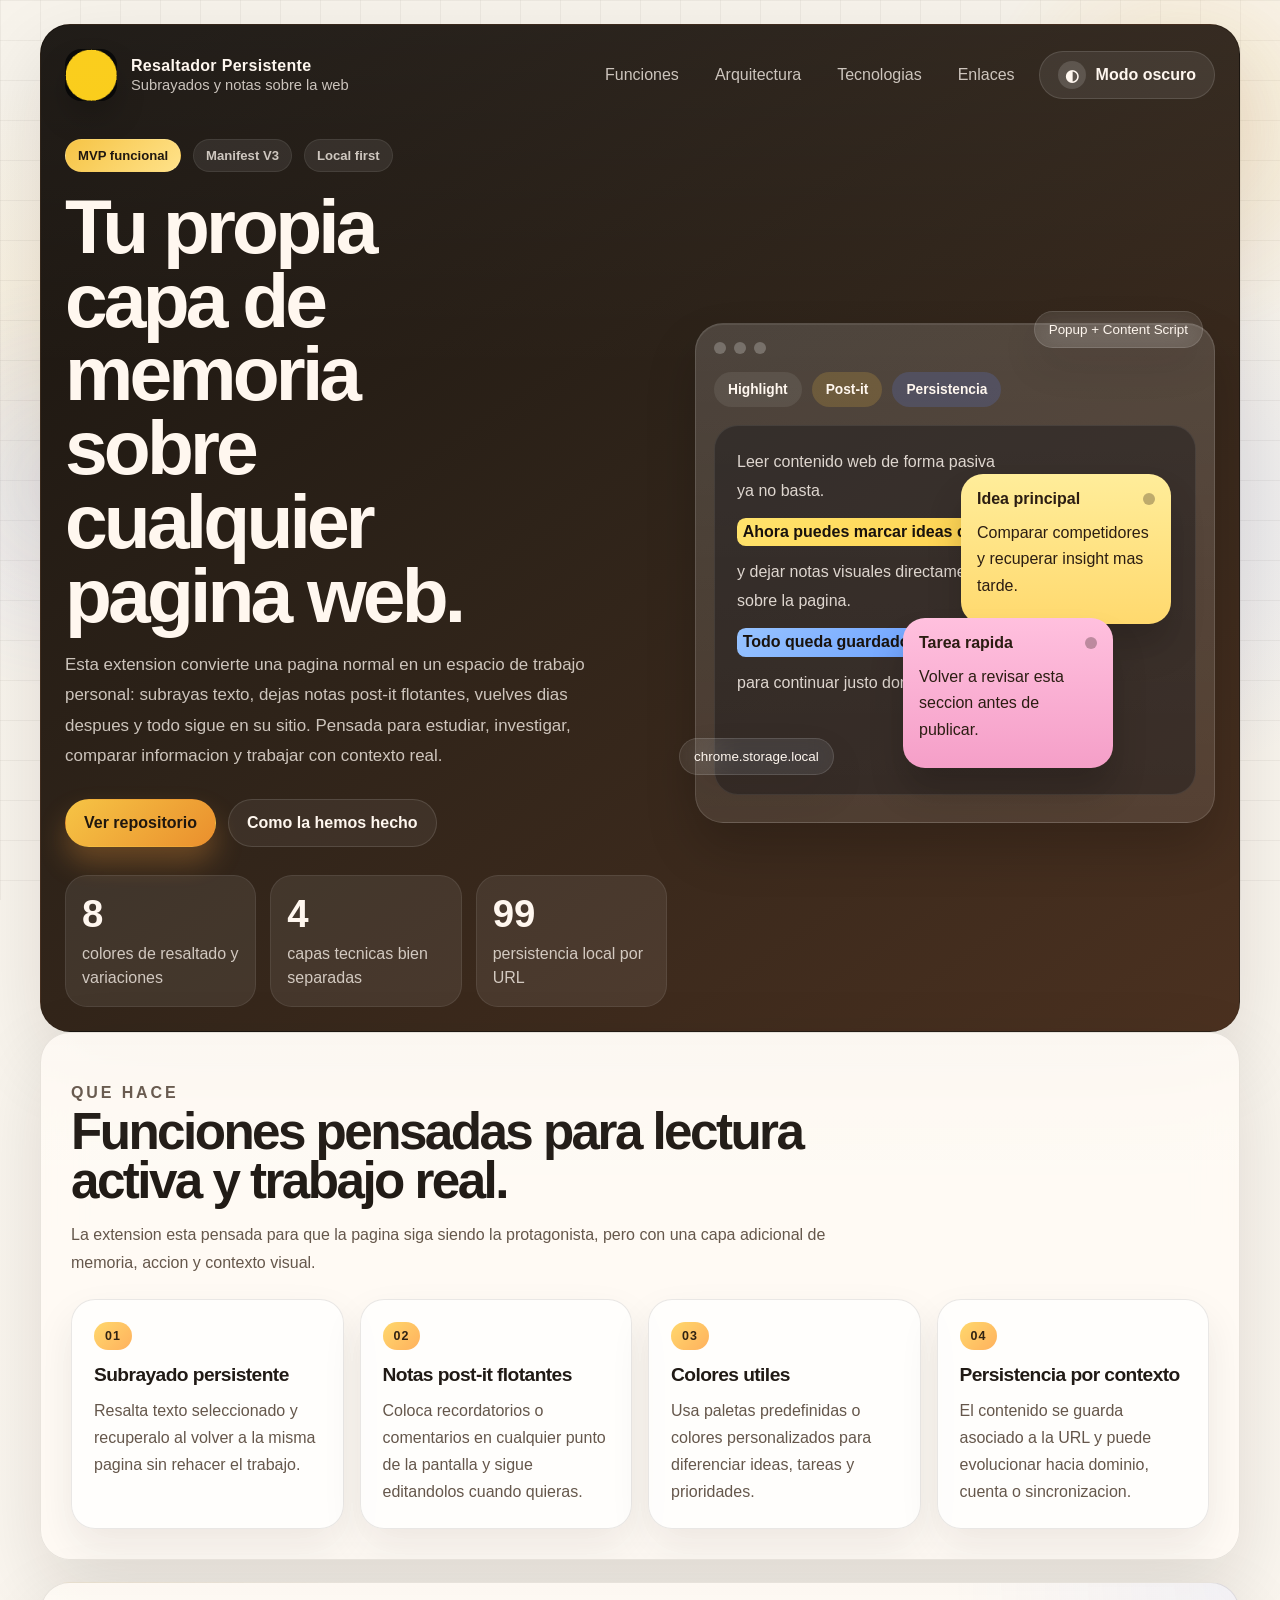
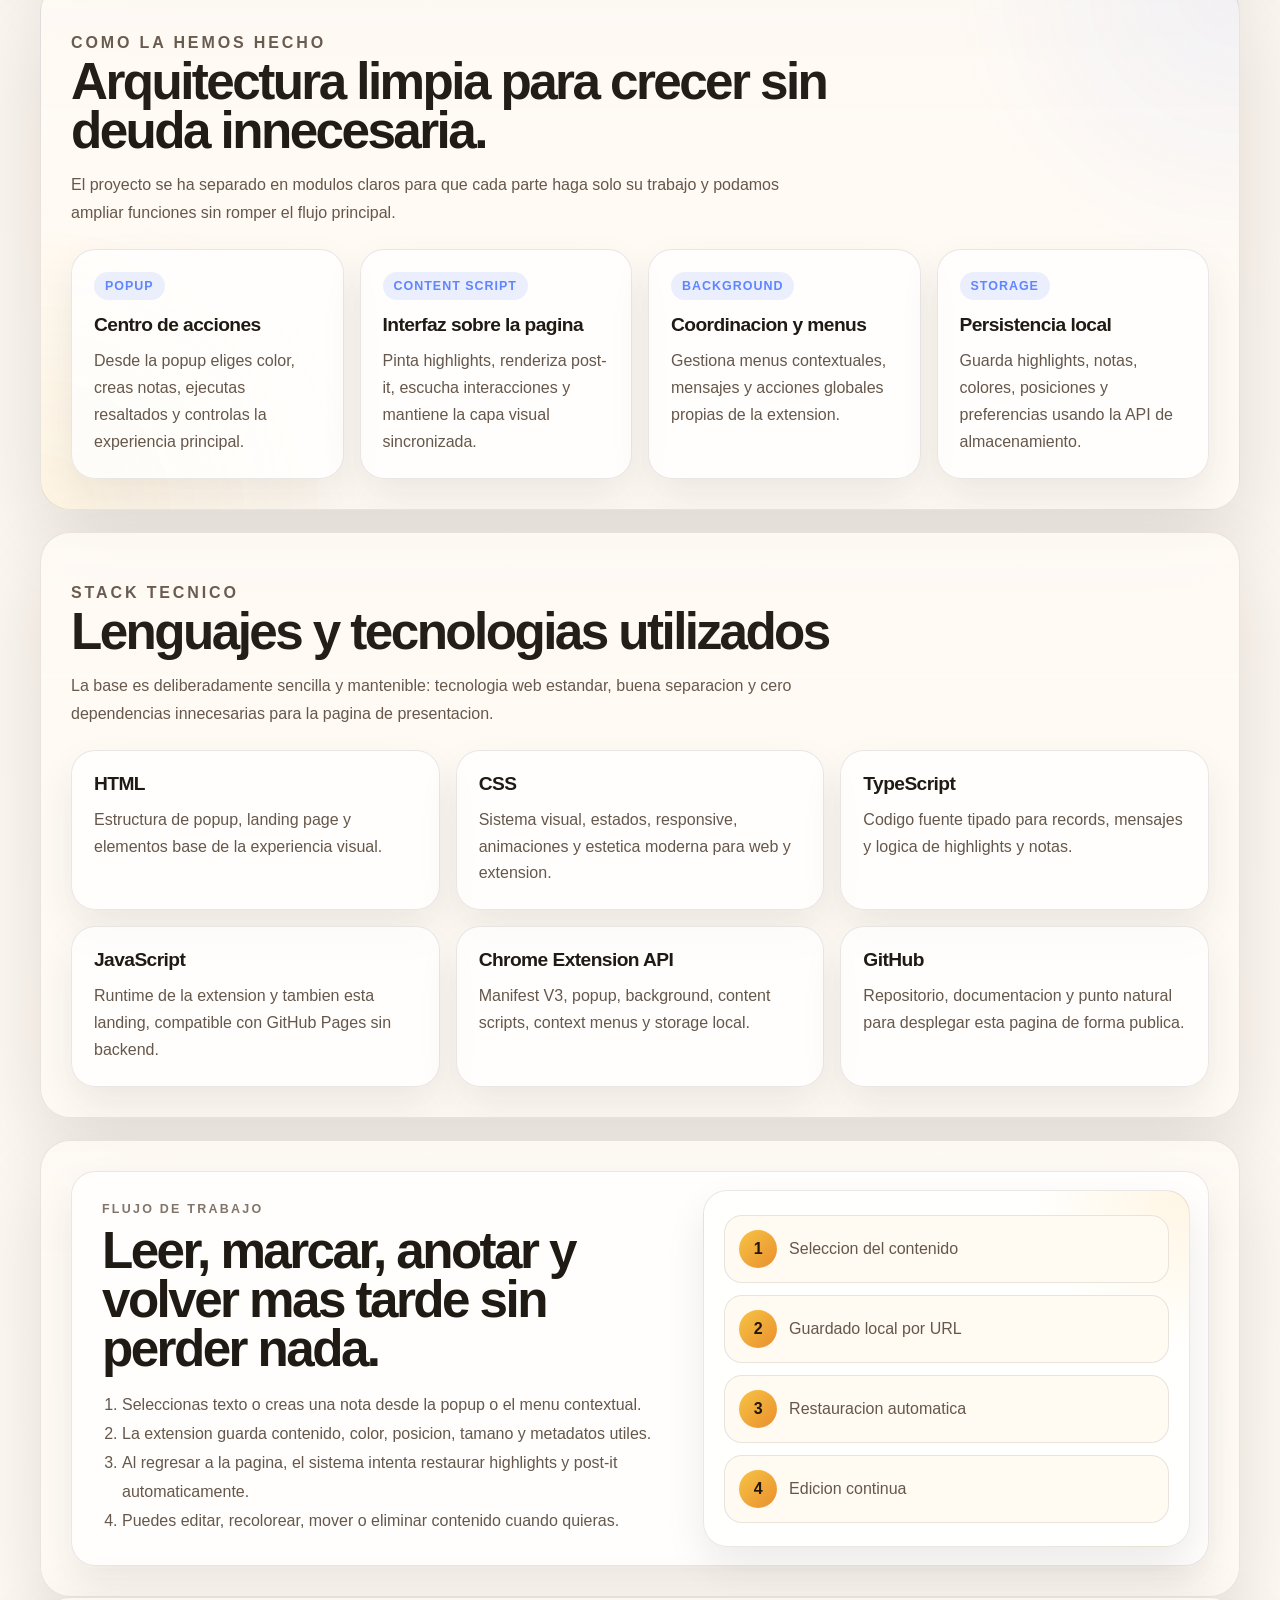
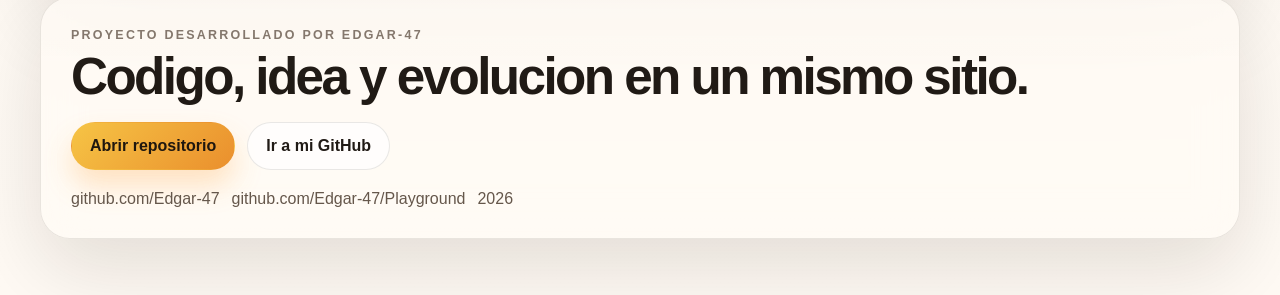
==== commit 9c215964: "Versió 11" ====
--- a/index.html
+++ b/index.html
@@ -1,26 +1,44 @@
 <!doctype html>
 <html lang="es">
   <head>
+    <!-- Metadatos base -->
     <meta charset="utf-8" />
     <meta name="viewport" content="width=device-width, initial-scale=1.0" />
+
+    <!-- Titulo del sitio -->
     <title>Resaltador Persistente | Extension para leer, subrayar y anotar</title>
+
+    <!-- Descripcion para buscadores -->
     <meta
       name="description"
       content="Landing page de una extension de navegador para guardar subrayados persistentes y notas post-it sobre cualquier pagina web."
     />
+
+    <!-- Tema compatible con claro y oscuro -->
     <meta name="color-scheme" content="light dark" />
+
+    <!-- Estilos globales -->
     <link rel="stylesheet" href="./site.css" />
+
+    <!-- JS ligero para interaccion -->
     <script src="./script.js" defer></script>
   </head>
   <body>
+    <!-- Fondo decorativo -->
     <div class="bg-orb bg-orb--one" aria-hidden="true"></div>
     <div class="bg-orb bg-orb--two" aria-hidden="true"></div>
     <div class="bg-grid" aria-hidden="true"></div>
+
+    <!-- Barra de progreso -->
     <div class="progress-bar" id="progressBar" aria-hidden="true"></div>
 
+    <!-- Contenedor general -->
     <div class="page-shell">
+      <!-- Hero principal -->
       <header class="hero" id="inicio">
-        <nav class="topbar">
+        <!-- Navegacion superior -->
+        <nav class="topbar" aria-label="Navegacion principal">
+          <!-- Marca -->
           <a class="brand" href="#inicio" aria-label="Ir al inicio">
             <img src="./icons/icon128.png" alt="Logo de la extension" class="brand__icon" />
             <span class="brand__text">
@@ -29,7 +47,9 @@
             </span>
           </a>
 
+          <!-- Enlaces y toggle -->
           <div class="topbar__actions">
+            <!-- Menu interno -->
             <div class="topbar__links">
               <a href="#funciones">Funciones</a>
               <a href="#arquitectura">Arquitectura</a>
@@ -37,36 +57,49 @@
               <a href="#enlaces">Enlaces</a>
             </div>
 
+            <!-- Boton de tema -->
             <button class="theme-toggle" id="themeToggle" type="button" aria-label="Cambiar tema">
-              <span class="theme-toggle__icon" aria-hidden="true">◐</span>
+              <span class="theme-toggle__icon" aria-hidden="true">&#9680;</span>
               <span class="theme-toggle__label">Modo oscuro</span>
             </button>
           </div>
         </nav>
 
+        <!-- Contenido principal del hero -->
         <section class="hero__content">
+          <!-- Texto principal -->
           <div class="hero__copy reveal">
+            <!-- Etiquetas rapidas -->
             <div class="hero__eyebrow">
               <span class="badge badge--live">MVP funcional</span>
               <span class="badge">Manifest V3</span>
               <span class="badge">Local first</span>
             </div>
 
+            <!-- Mensaje principal -->
             <h1>Tu propia capa de memoria sobre cualquier pagina web.</h1>
 
+            <!-- Descripcion corta -->
             <p class="hero__lead">
               Esta extension convierte una pagina normal en un espacio de trabajo personal: subrayas texto, dejas
               notas post-it flotantes, vuelves dias despues y todo sigue en su sitio. Pensada para estudiar,
               investigar, comparar informacion y trabajar con contexto real.
             </p>
 
+            <!-- Llamadas a la accion -->
             <div class="hero__actions">
-              <a class="button button--primary" href="https://github.com/Edgar-47/Playground" target="_blank" rel="noreferrer">
+              <a
+                class="button button--primary"
+                href="https://github.com/Edgar-47/Playground"
+                target="_blank"
+                rel="noopener noreferrer"
+              >
                 Ver repositorio
               </a>
               <a class="button button--secondary" href="#arquitectura">Como la hemos hecho</a>
             </div>
 
+            <!-- Numeros destacados -->
             <ul class="hero__metrics">
               <li class="metric-card reveal" data-delay="80">
                 <strong data-counter="8">0</strong>
@@ -83,22 +116,29 @@
             </ul>
           </div>
 
+          <!-- Mockup visual -->
           <div class="hero__visual reveal" data-tilt>
+            <!-- Ventana simulada -->
             <div class="workspace-window">
-              <div class="workspace-window__chrome">
+              <!-- Cabecera de ventana -->
+              <div class="workspace-window__chrome" aria-hidden="true">
                 <span></span>
                 <span></span>
                 <span></span>
               </div>
 
+              <!-- Cuerpo del mockup -->
               <div class="workspace-window__content">
+                <!-- Pildoras funcionales -->
                 <div class="workspace-window__toolbar">
                   <div class="toolbar-pill">Highlight</div>
                   <div class="toolbar-pill toolbar-pill--warm">Post-it</div>
                   <div class="toolbar-pill toolbar-pill--dark">Persistencia</div>
                 </div>
 
+                <!-- Preview del producto -->
                 <div class="content-preview">
+                  <!-- Texto decorativo -->
                   <div class="preview-text">
                     <span>Leer contenido web de forma pasiva ya no basta.</span>
                     <span class="highlight highlight--yellow">Ahora puedes marcar ideas clave</span>
@@ -107,6 +147,7 @@
                     <span>para continuar justo donde lo dejaste.</span>
                   </div>
 
+                  <!-- Post-it de ejemplo -->
                   <article class="sticky sticky--yellow">
                     <header class="sticky__header">
                       <span>Idea principal</span>
@@ -115,6 +156,7 @@
                     <p>Comparar competidores y recuperar insight mas tarde.</p>
                   </article>
 
+                  <!-- Segundo post-it -->
                   <article class="sticky sticky--pink">
                     <header class="sticky__header">
                       <span>Tarea rapida</span>
@@ -126,14 +168,18 @@
               </div>
             </div>
 
+            <!-- Chips flotantes -->
             <div class="floating-chip floating-chip--one">chrome.storage.local</div>
             <div class="floating-chip floating-chip--two">Popup + Content Script</div>
           </div>
         </section>
       </header>
 
-      <main>
+      <!-- Contenido principal -->
+      <main class="main-content">
+        <!-- Bloque de funciones -->
         <section class="section reveal" id="funciones">
+          <!-- Encabezado de seccion -->
           <div class="section-heading">
             <p class="section-tag">Que hace</p>
             <h2>Funciones pensadas para lectura activa y trabajo real.</h2>
@@ -143,6 +189,7 @@
             </p>
           </div>
 
+          <!-- Tarjetas de funciones -->
           <div class="feature-grid">
             <article class="feature-card reveal" data-delay="50">
               <span class="feature-card__number">01</span>
@@ -170,7 +217,9 @@
           </div>
         </section>
 
+        <!-- Bloque de arquitectura -->
         <section class="section section--contrast reveal" id="arquitectura">
+          <!-- Encabezado de seccion -->
           <div class="section-heading">
             <p class="section-tag">Como la hemos hecho</p>
             <h2>Arquitectura limpia para crecer sin deuda innecesaria.</h2>
@@ -180,6 +229,7 @@
             </p>
           </div>
 
+          <!-- Tarjetas de capas -->
           <div class="architecture-grid">
             <article class="architecture-card reveal" data-delay="40">
               <span class="architecture-card__label">Popup</span>
@@ -207,7 +257,9 @@
           </div>
         </section>
 
+        <!-- Bloque de tecnologias -->
         <section class="section reveal" id="tecnologias">
+          <!-- Encabezado de seccion -->
           <div class="section-heading">
             <p class="section-tag">Stack tecnico</p>
             <h2>Lenguajes y tecnologias utilizados</h2>
@@ -217,6 +269,7 @@
             </p>
           </div>
 
+          <!-- Tarjetas de stack -->
           <div class="stack-showcase">
             <article class="stack-panel reveal" data-delay="40">
               <h3>HTML</h3>
@@ -245,8 +298,11 @@
           </div>
         </section>
 
+        <!-- Bloque de flujo -->
         <section class="section reveal">
+          <!-- Panel dividido -->
           <div class="split-panel">
+            <!-- Texto del flujo -->
             <div class="split-panel__copy">
               <p class="section-tag">Flujo de trabajo</p>
               <h2>Leer, marcar, anotar y volver mas tarde sin perder nada.</h2>
@@ -258,7 +314,8 @@
               </ol>
             </div>
 
-            <div class="timeline-card" data-tilt>
+            <!-- Timeline visual -->
+            <div class="timeline-card reveal" data-delay="80" data-tilt>
               <div class="timeline-step">
                 <span>1</span>
                 <p>Seleccion del contenido</p>
@@ -280,24 +337,40 @@
         </section>
       </main>
 
+      <!-- Pie final -->
       <footer class="footer reveal" id="enlaces">
+        <!-- Texto del cierre -->
         <div>
           <p class="footer__eyebrow">Proyecto desarrollado por Edgar-47</p>
           <h2>Codigo, idea y evolucion en un mismo sitio.</h2>
         </div>
 
+        <!-- Acciones finales -->
         <div class="footer__actions">
-          <a class="button button--primary" href="https://github.com/Edgar-47/Playground" target="_blank" rel="noreferrer">
+          <a
+            class="button button--primary"
+            href="https://github.com/Edgar-47/Playground"
+            target="_blank"
+            rel="noopener noreferrer"
+          >
             Abrir repositorio
           </a>
-          <a class="button button--secondary" href="https://github.com/Edgar-47" target="_blank" rel="noreferrer">
+          <a
+            class="button button--secondary"
+            href="https://github.com/Edgar-47"
+            target="_blank"
+            rel="noopener noreferrer"
+          >
             Ir a mi GitHub
           </a>
         </div>
 
+        <!-- Enlaces cortos -->
         <div class="footer__meta">
-          <a href="https://github.com/Edgar-47" target="_blank" rel="noreferrer">github.com/Edgar-47</a>
-          <a href="https://github.com/Edgar-47/Playground" target="_blank" rel="noreferrer">github.com/Edgar-47/Playground</a>
+          <a href="https://github.com/Edgar-47" target="_blank" rel="noopener noreferrer">github.com/Edgar-47</a>
+          <a href="https://github.com/Edgar-47/Playground" target="_blank" rel="noopener noreferrer">
+            github.com/Edgar-47/Playground
+          </a>
           <span id="yearLabel">2026</span>
         </div>
       </footer>
--- a/site.css
+++ b/site.css
@@ -1,12 +1,22 @@
+/* Tema claro */
 :root {
   color-scheme: light;
   --bg: #f7f3eb;
-  --bg-elevated: rgba(255, 255, 255, 0.68);
-  --bg-panel: rgba(255, 251, 245, 0.82);
+  --bg-end: #fffaf4;
+  --bg-elevated: rgba(255, 255, 255, 0.72);
+  --bg-panel: rgba(255, 251, 245, 0.84);
   --bg-strong: #fffaf2;
+  --card-bg: rgba(255, 255, 255, 0.72);
+  --timeline-bg: rgba(255, 255, 255, 0.78);
+  --footer-secondary-bg: rgba(255, 255, 255, 0.74);
   --hero: linear-gradient(145deg, #17130f 0%, #2e2319 46%, #4b3120 100%);
+  --section-contrast:
+    radial-gradient(circle at top right, rgba(95, 133, 255, 0.08), transparent 18rem),
+    radial-gradient(circle at left bottom, rgba(246, 196, 69, 0.1), transparent 20rem),
+    rgba(255, 251, 245, 0.84);
   --text: #201a15;
   --muted: #65574b;
+  --tag: rgba(101, 87, 75, 0.82);
   --line: rgba(42, 32, 24, 0.1);
   --shadow: 0 30px 80px rgba(24, 16, 11, 0.12);
   --shadow-soft: 0 18px 40px rgba(24, 16, 11, 0.08);
@@ -17,17 +27,28 @@
   --hero-muted: rgba(255, 247, 239, 0.76);
   --grid: rgba(30, 20, 14, 0.06);
   --progress: linear-gradient(90deg, #ffbf3f, #ff7a59, #7c84ff);
-}
-
+  --focus-ring: 0 0 0 3px rgba(95, 133, 255, 0.24);
+}
+
+/* Tema oscuro */
 [data-theme="dark"] {
   color-scheme: dark;
   --bg: #0f1116;
-  --bg-elevated: rgba(25, 28, 36, 0.68);
-  --bg-panel: rgba(18, 21, 29, 0.82);
+  --bg-end: #141824;
+  --bg-elevated: rgba(25, 28, 36, 0.72);
+  --bg-panel: rgba(18, 21, 29, 0.84);
   --bg-strong: #151923;
+  --card-bg: rgba(26, 30, 40, 0.82);
+  --timeline-bg: rgba(24, 28, 39, 0.88);
+  --footer-secondary-bg: rgba(29, 34, 45, 0.82);
   --hero: linear-gradient(145deg, #161922 0%, #1b2231 52%, #2a1f2f 100%);
+  --section-contrast:
+    radial-gradient(circle at top right, rgba(95, 133, 255, 0.12), transparent 18rem),
+    radial-gradient(circle at left bottom, rgba(246, 196, 69, 0.1), transparent 20rem),
+    rgba(18, 21, 29, 0.84);
   --text: #eef2ff;
   --muted: #aeb6cf;
+  --tag: rgba(174, 182, 207, 0.84);
   --line: rgba(182, 193, 255, 0.14);
   --shadow: 0 34px 100px rgba(0, 0, 0, 0.34);
   --shadow-soft: 0 18px 44px rgba(0, 0, 0, 0.22);
@@ -38,16 +59,20 @@
   --hero-muted: rgba(248, 250, 255, 0.78);
   --grid: rgba(136, 151, 224, 0.12);
   --progress: linear-gradient(90deg, #ffd25c, #ff8d6b, #86a3ff);
-}
-
+  --focus-ring: 0 0 0 3px rgba(138, 163, 255, 0.26);
+}
+
+/* Reset simple */
 * {
   box-sizing: border-box;
 }
 
+/* Scroll suave */
 html {
   scroll-behavior: smooth;
 }
 
+/* Base global */
 body {
   margin: 0;
   min-height: 100vh;
@@ -56,19 +81,29 @@
   background:
     radial-gradient(circle at 10% 10%, rgba(246, 196, 69, 0.12), transparent 18rem),
     radial-gradient(circle at 90% 15%, rgba(95, 133, 255, 0.12), transparent 16rem),
-    linear-gradient(180deg, var(--bg) 0%, color-mix(in srgb, var(--bg) 84%, #ffffff 16%) 100%);
+    linear-gradient(180deg, var(--bg) 0%, var(--bg-end) 100%);
   transition: background 220ms ease, color 220ms ease;
 }
 
+/* Enlaces neutros */
 a {
   color: inherit;
 }
 
+/* Mejor toque en movil */
 button,
 a {
   -webkit-tap-highlight-color: transparent;
 }
 
+/* Foco visible */
+a:focus-visible,
+button:focus-visible {
+  outline: none;
+  box-shadow: var(--focus-ring);
+}
+
+/* Barra de lectura */
 .progress-bar {
   position: fixed;
   inset: 0 auto auto 0;
@@ -79,12 +114,14 @@
   box-shadow: 0 10px 20px rgba(255, 145, 72, 0.2);
 }
 
+/* Fondos fijos */
 .bg-orb,
 .bg-grid {
   position: fixed;
   pointer-events: none;
 }
 
+/* Orbes decorativos */
 .bg-orb {
   z-index: -3;
   width: 28rem;
@@ -94,6 +131,7 @@
   opacity: 0.45;
 }
 
+/* Orbe superior */
 .bg-orb--one {
   top: -6rem;
   right: -8rem;
@@ -101,6 +139,7 @@
   animation: drift 16s ease-in-out infinite;
 }
 
+/* Orbe inferior */
 .bg-orb--two {
   left: -10rem;
   bottom: 12rem;
@@ -108,6 +147,7 @@
   animation: drift 18s ease-in-out infinite reverse;
 }
 
+/* Reticula de fondo */
 .bg-grid {
   z-index: -4;
   inset: 0;
@@ -115,15 +155,23 @@
     linear-gradient(var(--grid) 1px, transparent 1px),
     linear-gradient(90deg, var(--grid) 1px, transparent 1px);
   background-size: 40px 40px;
-  mask-image: radial-gradient(circle at center, black 38%, transparent 92%);
-}
-
+  opacity: 0.75;
+}
+
+/* Ancho general */
 .page-shell {
   width: min(1200px, calc(100% - 32px));
   margin: 0 auto;
   padding: 24px 0 56px;
 }
 
+/* Separacion del main */
+.main-content {
+  display: grid;
+  gap: 22px;
+}
+
+/* Tarjetas grandes */
 .hero,
 .section,
 .footer {
@@ -135,12 +183,14 @@
   backdrop-filter: blur(20px);
 }
 
+/* Hero */
 .hero {
   padding: 24px;
   background: var(--hero);
   color: var(--hero-text);
 }
 
+/* Brillo sutil */
 .hero::before,
 .section::before,
 .footer::before {
@@ -151,6 +201,7 @@
   pointer-events: none;
 }
 
+/* Barra superior */
 .topbar {
   display: flex;
   align-items: center;
@@ -158,6 +209,7 @@
   gap: 20px;
 }
 
+/* Marca */
 .brand {
   display: inline-flex;
   align-items: center;
@@ -165,6 +217,7 @@
   text-decoration: none;
 }
 
+/* Logo */
 .brand__icon {
   width: 52px;
   height: 52px;
@@ -172,21 +225,25 @@
   box-shadow: 0 16px 28px rgba(0, 0, 0, 0.22);
 }
 
+/* Texto de la marca */
 .brand__text {
   display: grid;
   gap: 2px;
 }
 
+/* Nombre */
 .brand__text strong {
   font-size: 1rem;
   letter-spacing: 0.02em;
 }
 
+/* Subtitulo */
 .brand__text span {
   color: var(--hero-muted);
   font-size: 0.92rem;
 }
 
+/* Grupos flex */
 .topbar__actions,
 .topbar__links,
 .hero__eyebrow,
@@ -199,6 +256,7 @@
   flex-wrap: wrap;
 }
 
+/* Enlaces de la cabecera */
 .topbar__links a {
   padding: 10px 12px;
   border-radius: 999px;
@@ -207,6 +265,7 @@
   transition: background 160ms ease, color 160ms ease, transform 160ms ease;
 }
 
+/* Estado hover del menu */
 .topbar__links a:hover,
 .topbar__links a:focus-visible {
   background: rgba(255, 255, 255, 0.08);
@@ -214,6 +273,7 @@
   transform: translateY(-1px);
 }
 
+/* Base de botones */
 .theme-toggle,
 .button {
   display: inline-flex;
@@ -236,17 +296,20 @@
     box-shadow 180ms ease;
 }
 
+/* Hover comun */
 .theme-toggle:hover,
 .button:hover {
   transform: translateY(-1px);
 }
 
+/* Boton de tema */
 .theme-toggle {
   background: rgba(255, 255, 255, 0.08);
   border-color: rgba(255, 255, 255, 0.12);
   color: var(--hero-text);
 }
 
+/* Icono del tema */
 .theme-toggle__icon {
   display: inline-grid;
   place-items: center;
@@ -256,24 +319,28 @@
   background: rgba(255, 255, 255, 0.14);
 }
 
+/* Boton principal */
 .button--primary {
   color: #1f170f;
   background: linear-gradient(135deg, var(--accent), var(--accent-strong));
   box-shadow: 0 16px 28px rgba(255, 161, 62, 0.28);
 }
 
+/* Boton secundario */
 .button--secondary {
   color: var(--hero-text);
   border-color: rgba(255, 255, 255, 0.12);
   background: rgba(255, 255, 255, 0.06);
 }
 
+/* Variante del footer */
 .footer .button--secondary {
   color: var(--text);
-  background: color-mix(in srgb, var(--bg-elevated) 86%, transparent);
+  background: var(--footer-secondary-bg);
   border-color: var(--line);
 }
 
+/* Rejilla del hero */
 .hero__content {
   display: grid;
   grid-template-columns: minmax(0, 1.1fr) minmax(320px, 0.95fr);
@@ -282,6 +349,7 @@
   margin-top: 38px;
 }
 
+/* Etiquetas */
 .badge {
   padding: 8px 12px;
   border-radius: 999px;
@@ -292,11 +360,13 @@
   font-weight: 700;
 }
 
+/* Etiqueta destacada */
 .badge--live {
   color: #201810;
   background: linear-gradient(135deg, var(--accent), #ffe28a);
 }
 
+/* Titulos grandes */
 .hero h1,
 .section h2,
 .footer h2 {
@@ -305,12 +375,14 @@
   line-height: 0.96;
 }
 
+/* Titulo principal */
 .hero h1 {
   max-width: 11ch;
   margin-top: 18px;
   font-size: clamp(3rem, 6vw, 5.5rem);
 }
 
+/* Textos secundarios */
 .hero__lead,
 .section-heading p,
 .feature-card p,
@@ -324,6 +396,7 @@
   color: var(--muted);
 }
 
+/* Copy del hero */
 .hero__lead {
   max-width: 60ch;
   margin: 18px 0 0;
@@ -332,10 +405,12 @@
   line-height: 1.78;
 }
 
+/* Acciones del hero */
 .hero__actions {
   margin-top: 28px;
 }
 
+/* Bloque de metricas */
 .hero__metrics {
   display: grid;
   grid-template-columns: repeat(3, minmax(0, 1fr));
@@ -345,6 +420,7 @@
   list-style: none;
 }
 
+/* Tarjeta metrica */
 .metric-card {
   padding: 16px;
   border-radius: 22px;
@@ -352,11 +428,13 @@
   border: 1px solid rgba(255, 255, 255, 0.08);
 }
 
+/* Numero grande */
 .metric-card strong {
   display: block;
   font-size: clamp(1.8rem, 3vw, 2.4rem);
 }
 
+/* Texto de metrica */
 .metric-card span {
   display: block;
   margin-top: 6px;
@@ -364,10 +442,12 @@
   line-height: 1.5;
 }
 
+/* Zona visual */
 .hero__visual {
   position: relative;
 }
 
+/* Ventana del mockup */
 .workspace-window {
   position: relative;
   min-height: 500px;
@@ -380,11 +460,13 @@
   box-shadow: inset 0 1px 0 rgba(255, 255, 255, 0.08), 0 26px 50px rgba(0, 0, 0, 0.18);
 }
 
+/* Botones de ventana */
 .workspace-window__chrome {
   display: flex;
   gap: 8px;
 }
 
+/* Puntos de ventana */
 .workspace-window__chrome span {
   width: 12px;
   height: 12px;
@@ -392,18 +474,21 @@
   background: rgba(255, 255, 255, 0.24);
 }
 
+/* Cuerpo del mockup */
 .workspace-window__content {
   display: grid;
   gap: 18px;
   margin-top: 18px;
 }
 
+/* Barra del mockup */
 .workspace-window__toolbar {
   display: flex;
   gap: 10px;
   flex-wrap: wrap;
 }
 
+/* Pildoras */
 .toolbar-pill {
   padding: 10px 14px;
   border-radius: 999px;
@@ -413,14 +498,17 @@
   font-weight: 700;
 }
 
+/* Pildora calida */
 .toolbar-pill--warm {
   background: rgba(246, 196, 69, 0.18);
 }
 
+/* Pildora fria */
 .toolbar-pill--dark {
   background: rgba(95, 133, 255, 0.18);
 }
 
+/* Preview central */
 .content-preview {
   position: relative;
   min-height: 370px;
@@ -430,6 +518,7 @@
   border: 1px solid rgba(255, 255, 255, 0.08);
 }
 
+/* Texto de demo */
 .preview-text {
   display: grid;
   gap: 12px;
@@ -438,6 +527,7 @@
   line-height: 1.8;
 }
 
+/* Resaltados de demo */
 .highlight {
   display: inline-flex;
   width: fit-content;
@@ -447,14 +537,17 @@
   font-weight: 700;
 }
 
+/* Amarillo */
 .highlight--yellow {
   background: linear-gradient(135deg, #ffe36c, #ffd24f);
 }
 
+/* Azul */
 .highlight--blue {
   background: linear-gradient(135deg, #97c3ff, #70a4ff);
 }
 
+/* Post-it */
 .sticky {
   position: absolute;
   width: 210px;
@@ -466,12 +559,14 @@
   animation: floatCard 6s ease-in-out infinite;
 }
 
+/* Post-it amarillo */
 .sticky--yellow {
   top: 48px;
   right: 24px;
   background: linear-gradient(180deg, #ffed9a, #ffd96e);
 }
 
+/* Post-it rosa */
 .sticky--pink {
   right: 82px;
   bottom: 26px;
@@ -479,6 +574,7 @@
   animation-delay: 1.2s;
 }
 
+/* Cabecera del post-it */
 .sticky__header {
   display: flex;
   align-items: center;
@@ -487,6 +583,7 @@
   font-weight: 800;
 }
 
+/* Punto del post-it */
 .sticky__dot {
   width: 12px;
   height: 12px;
@@ -494,11 +591,13 @@
   background: rgba(39, 28, 19, 0.3);
 }
 
+/* Texto del post-it */
 .sticky p {
   margin: 12px 0 0;
   line-height: 1.65;
 }
 
+/* Chips laterales */
 .floating-chip {
   position: absolute;
   z-index: 2;
@@ -512,34 +611,36 @@
   box-shadow: var(--shadow-soft);
 }
 
+/* Chip izquierdo */
 .floating-chip--one {
   left: -16px;
   bottom: 48px;
 }
 
+/* Chip derecho */
 .floating-chip--two {
   right: 12px;
   top: -12px;
 }
 
+/* Secciones y footer */
 .section,
 .footer {
-  margin-top: 22px;
   padding: 30px;
   background: var(--bg-panel);
 }
 
+/* Seccion con acento */
 .section--contrast {
-  background:
-    radial-gradient(circle at top right, rgba(95, 133, 255, 0.08), transparent 18rem),
-    radial-gradient(circle at left bottom, rgba(246, 196, 69, 0.1), transparent 20rem),
-    var(--bg-panel);
-}
-
+  background: var(--section-contrast);
+}
+
+/* Cabecera de seccion */
 .section-heading {
   max-width: 760px;
 }
 
+/* Etiquetas de bloque */
 .section-tag,
 .footer__eyebrow {
   margin: 0 0 10px;
@@ -547,20 +648,23 @@
   letter-spacing: 0.18em;
   font-size: 0.78rem;
   font-weight: 800;
-  color: color-mix(in srgb, var(--muted) 74%, transparent);
-}
-
+  color: var(--tag);
+}
+
+/* Titulos de seccion */
 .section h2,
 .footer h2 {
   font-size: clamp(2rem, 4vw, 3.4rem);
 }
 
+/* Texto de seccion */
 .section-heading p {
   margin: 16px 0 0;
   line-height: 1.75;
   font-size: 1rem;
 }
 
+/* Rejillas de contenido */
 .feature-grid,
 .architecture-grid,
 .stack-showcase {
@@ -569,18 +673,22 @@
   margin-top: 22px;
 }
 
+/* Rejilla de funciones */
 .feature-grid {
   grid-template-columns: repeat(4, minmax(0, 1fr));
 }
 
+/* Rejilla de arquitectura */
 .architecture-grid {
   grid-template-columns: repeat(4, minmax(0, 1fr));
 }
 
+/* Rejilla de stack */
 .stack-showcase {
   grid-template-columns: repeat(3, minmax(0, 1fr));
 }
 
+/* Tarjetas comunes */
 .feature-card,
 .architecture-card,
 .stack-panel,
@@ -589,16 +697,18 @@
   position: relative;
   border-radius: 24px;
   border: 1px solid var(--line);
-  background: color-mix(in srgb, var(--bg-elevated) 80%, transparent);
+  background: var(--card-bg);
   box-shadow: var(--shadow-soft);
 }
 
+/* Tarjetas simples */
 .feature-card,
 .architecture-card,
 .stack-panel {
   padding: 22px;
 }
 
+/* Etiquetas internas */
 .feature-card__number,
 .architecture-card__label {
   display: inline-flex;
@@ -611,16 +721,19 @@
   text-transform: uppercase;
 }
 
+/* Numero de funcion */
 .feature-card__number {
   color: #312313;
   background: linear-gradient(135deg, #ffd86d, #ffb15d);
 }
 
+/* Etiqueta de arquitectura */
 .architecture-card__label {
   color: var(--accent-cool);
-  background: color-mix(in srgb, var(--accent-cool) 14%, transparent);
-}
-
+  background: rgba(95, 133, 255, 0.12);
+}
+
+/* Titulos de tarjetas */
 .feature-card h3,
 .architecture-card h3,
 .stack-panel h3 {
@@ -629,6 +742,7 @@
   letter-spacing: -0.03em;
 }
 
+/* Texto de tarjetas */
 .feature-card p,
 .architecture-card p,
 .stack-panel p {
@@ -636,6 +750,7 @@
   line-height: 1.68;
 }
 
+/* Panel mixto */
 .split-panel {
   display: grid;
   grid-template-columns: minmax(0, 1.1fr) minmax(260px, 0.9fr);
@@ -643,16 +758,19 @@
   padding: 18px;
 }
 
+/* Texto del panel */
 .split-panel__copy {
   padding: 12px;
 }
 
+/* Lista del recorrido */
 .journey-list {
   margin: 18px 0 0;
   padding-left: 20px;
   line-height: 1.8;
 }
 
+/* Timeline lateral */
 .timeline-card {
   display: grid;
   gap: 12px;
@@ -660,9 +778,10 @@
   align-content: center;
   background:
     radial-gradient(circle at top right, rgba(255, 196, 82, 0.16), transparent 10rem),
-    color-mix(in srgb, var(--bg-elevated) 84%, transparent);
-}
-
+    var(--timeline-bg);
+}
+
+/* Paso individual */
 .timeline-step {
   display: grid;
   grid-template-columns: auto 1fr;
@@ -674,6 +793,7 @@
   background: var(--bg-strong);
 }
 
+/* Numero de paso */
 .timeline-step span {
   display: inline-grid;
   place-items: center;
@@ -685,28 +805,34 @@
   font-weight: 800;
 }
 
+/* Texto del paso */
 .timeline-step p {
   margin: 0;
   line-height: 1.5;
 }
 
+/* Footer */
 .footer {
   display: grid;
   gap: 20px;
 }
 
+/* Metadatos del footer */
 .footer__meta {
   color: var(--muted);
 }
 
+/* Enlaces del footer */
 .footer__meta a {
   text-decoration: none;
 }
 
+/* Hover del footer */
 .footer__meta a:hover {
   text-decoration: underline;
 }
 
+/* Elementos ocultos al entrar */
 .reveal {
   opacity: 0;
   transform: translateY(24px);
@@ -718,17 +844,20 @@
   transition-delay: var(--reveal-delay, 0ms);
 }
 
+/* Estado visible */
 .reveal.is-visible {
   opacity: 1;
   transform: translateY(0);
   filter: blur(0);
 }
 
+/* Tarjetas con tilt */
 [data-tilt] {
   transform-style: preserve-3d;
   transition: transform 220ms ease, box-shadow 220ms ease;
 }
 
+/* Animacion de orbes */
 @keyframes drift {
   0%,
   100% {
@@ -739,6 +868,7 @@
   }
 }
 
+/* Animacion de post-it */
 @keyframes floatCard {
   0%,
   100% {
@@ -749,49 +879,31 @@
   }
 }
 
+/* Tablet */
 @media (max-width: 1080px) {
-  .hero__content,
-  .split-panel,
+  /* Hero a una columna */
+  .hero__content {
+    grid-template-columns: 1fr;
+  }
+
+  /* Rejillas medias */
   .feature-grid,
   .architecture-grid,
-  .stack-showcase {
+  .stack-showcase,
+  .split-panel {
     grid-template-columns: 1fr 1fr;
   }
-
-  .hero__content {
-    grid-template-columns: 1fr;
-  }
-}
-
+}
+
+/* Movil */
 @media (max-width: 780px) {
+  /* Menos margen lateral */
   .page-shell {
     width: min(100% - 20px, 1200px);
     padding-top: 12px;
   }
 
-  .topbar,
-  .topbar__actions,
-  .hero__metrics,
-  .feature-grid,
-  .architecture-grid,
-  .stack-showcase,
-  .split-panel,
-  .footer__actions,
-  .footer__meta {
-    grid-template-columns: 1fr;
-    flex-direction: column;
-    align-items: stretch;
-  }
-
-  .topbar,
-  .topbar__actions {
-    align-items: stretch;
-  }
-
-  .topbar__links {
-    justify-content: flex-start;
-  }
-
+  /* Tarjetas mas compactas */
   .hero,
   .section,
   .footer {
@@ -799,16 +911,50 @@
     border-radius: 24px;
   }
 
+  /* Layout en columna */
+  .topbar,
+  .topbar__actions,
+  .topbar__links,
+  .hero__actions,
+  .footer__actions,
+  .footer__meta {
+    flex-direction: column;
+    align-items: stretch;
+  }
+
+  /* Rejillas a una columna */
+  .hero__metrics,
+  .feature-grid,
+  .architecture-grid,
+  .stack-showcase,
+  .split-panel {
+    grid-template-columns: 1fr;
+  }
+
+  /* Menu alineado */
+  .topbar,
+  .topbar__actions {
+    align-items: stretch;
+  }
+
+  /* Ajuste de links */
+  .topbar__links {
+    justify-content: flex-start;
+  }
+
+  /* Titulos mas comodos */
   .hero h1,
   .section h2,
   .footer h2 {
     line-height: 1.02;
   }
 
+  /* Mockup menor */
   .workspace-window {
     min-height: 440px;
   }
 
+  /* Post-it en flujo */
   .sticky {
     position: relative;
     top: auto;
@@ -818,16 +964,20 @@
     margin-top: 16px;
   }
 
+  /* Chips ocultos */
   .floating-chip {
     display: none;
   }
 }
 
+/* Menos movimiento */
 @media (prefers-reduced-motion: reduce) {
+  /* Sin scroll animado */
   html {
     scroll-behavior: auto;
   }
 
+  /* Sin transiciones */
   *,
   *::before,
   *::after {
@@ -835,6 +985,7 @@
     transition: none !important;
   }
 
+  /* Reveal visible */
   .reveal {
     opacity: 1;
     transform: none;
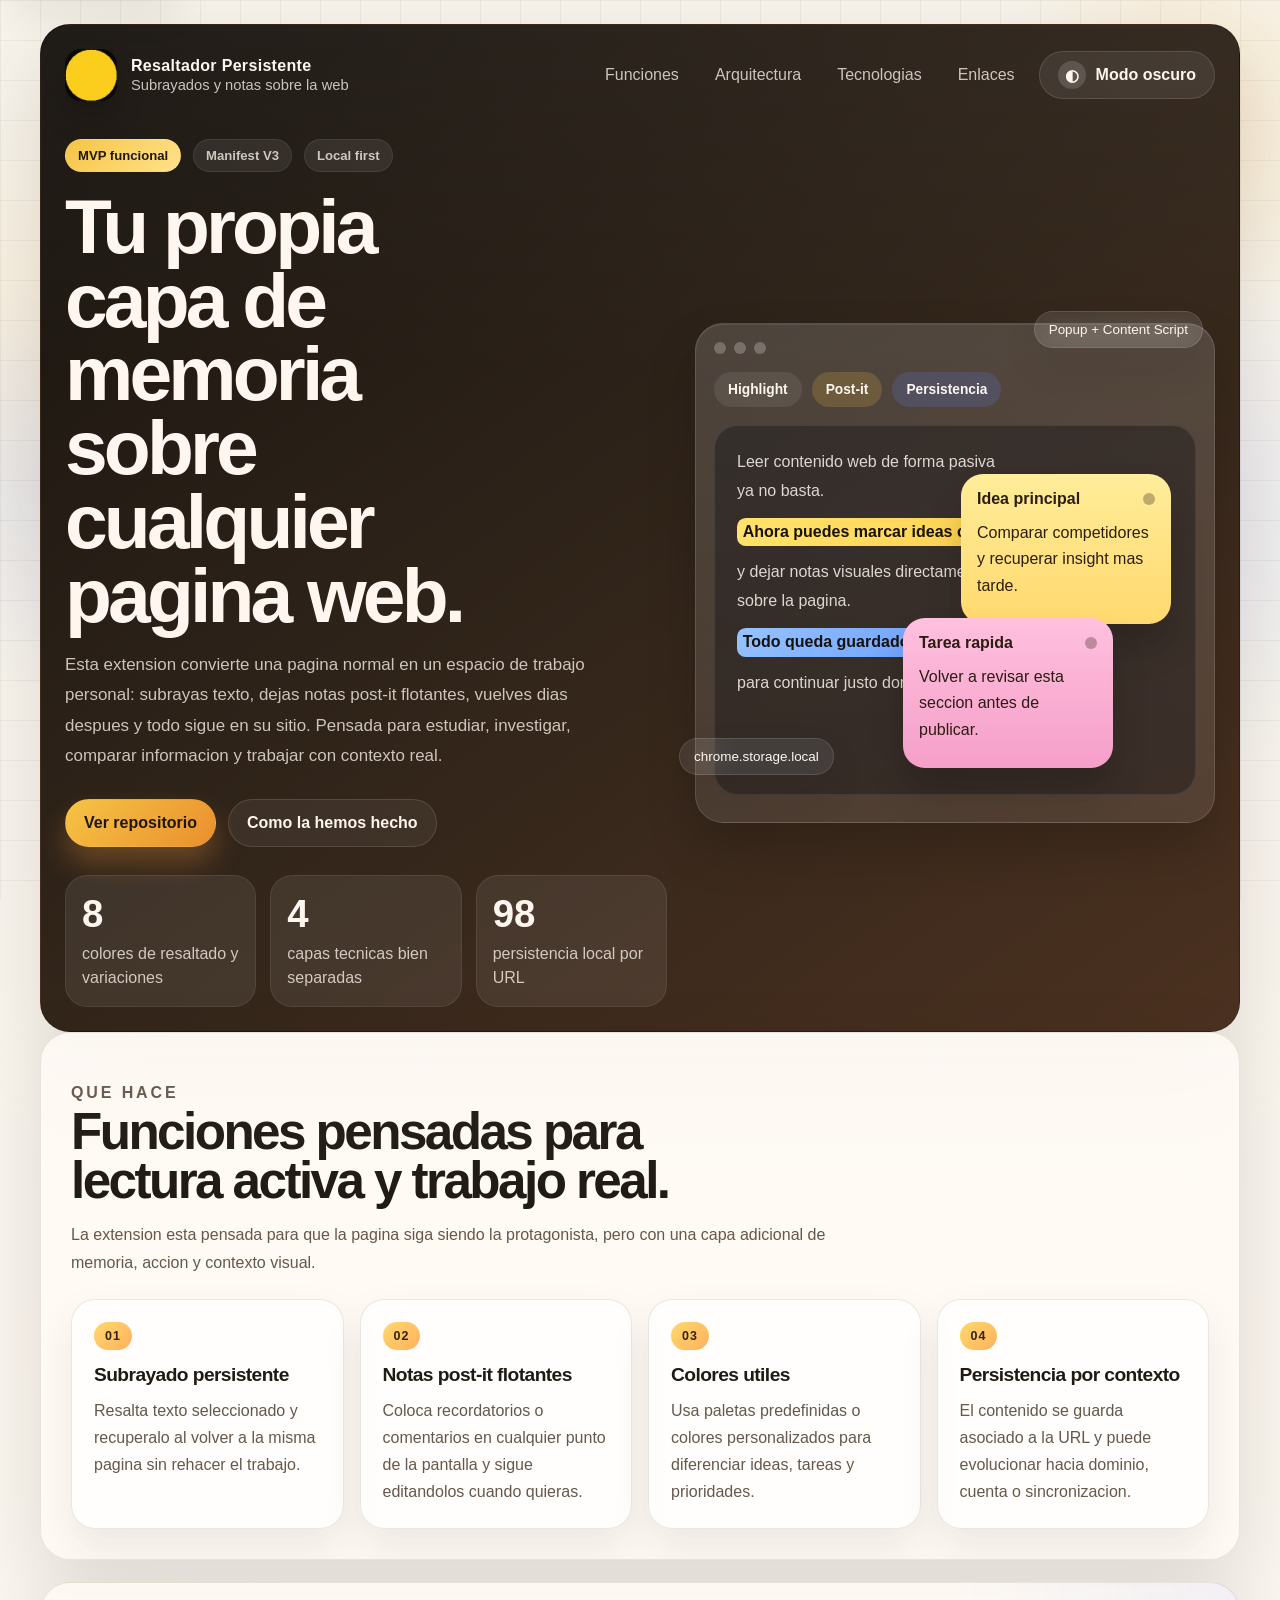
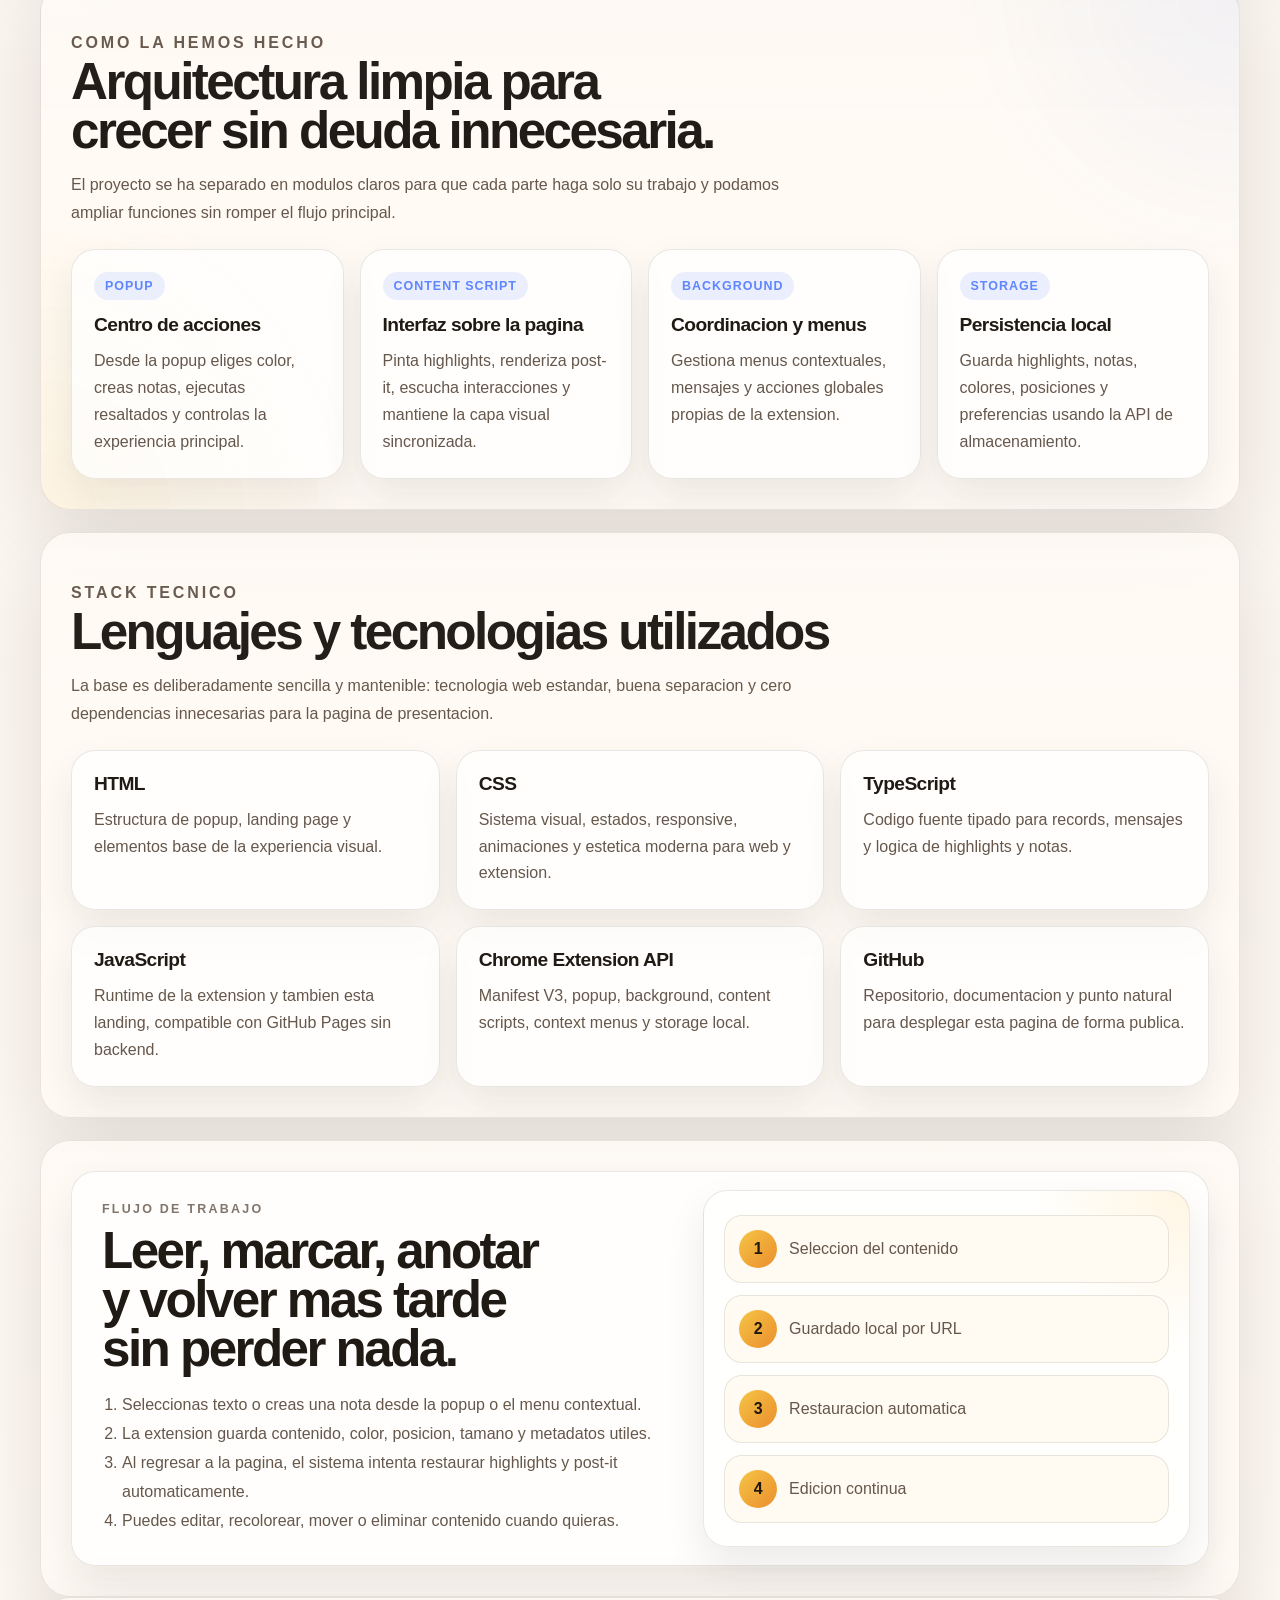
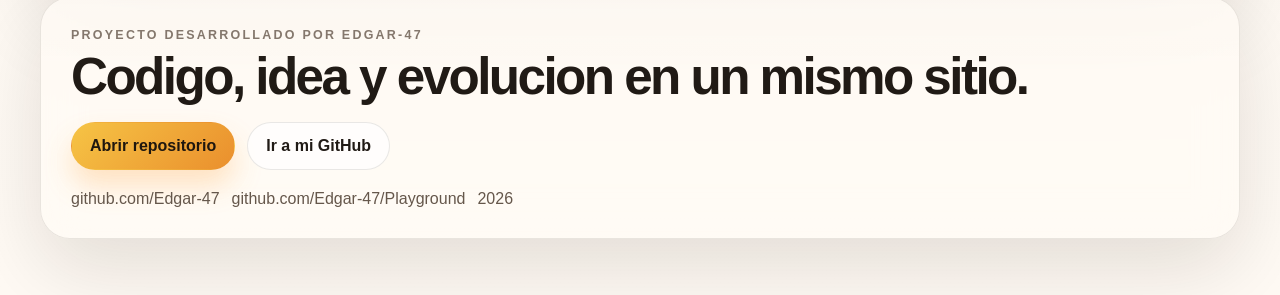
==== commit 5028d57b: "Versió 13" ====
--- a/index.html
+++ b/index.html
@@ -14,8 +14,15 @@
       content="Landing page de una extension de navegador para guardar subrayados persistentes y notas post-it sobre cualquier pagina web."
     />
 
+    <!-- Evita enviar referrer a terceros -->
+    <meta name="referrer" content="no-referrer" />
+
+    <!-- Mejora la experiencia movil -->
+    <meta name="format-detection" content="telephone=no, date=no, email=no, address=no" />
+
     <!-- Tema compatible con claro y oscuro -->
     <meta name="color-scheme" content="light dark" />
+    <meta name="theme-color" content="#17130f" />
 
     <!-- Estilos globales -->
     <link rel="stylesheet" href="./site.css" />
@@ -24,6 +31,16 @@
     <script src="./script.js" defer></script>
   </head>
   <body>
+    <!-- Salto rapido al contenido -->
+    <a class="skip-link" href="#contenido">Saltar al contenido</a>
+
+    <!-- Aviso si no hay JS -->
+    <noscript>
+      <div class="no-js-banner">
+        El modo de tema y las animaciones necesitan JavaScript, pero la pagina sigue siendo usable.
+      </div>
+    </noscript>
+
     <!-- Fondo decorativo -->
     <div class="bg-orb bg-orb--one" aria-hidden="true"></div>
     <div class="bg-orb bg-orb--two" aria-hidden="true"></div>
@@ -40,7 +57,14 @@
         <nav class="topbar" aria-label="Navegacion principal">
           <!-- Marca -->
           <a class="brand" href="#inicio" aria-label="Ir al inicio">
-            <img src="./icons/icon128.png" alt="Logo de la extension" class="brand__icon" />
+            <img
+              src="./icons/icon128.png"
+              alt="Logo de la extension"
+              class="brand__icon"
+              width="52"
+              height="52"
+              decoding="async"
+            />
             <span class="brand__text">
               <strong>Resaltador Persistente</strong>
               <span>Subrayados y notas sobre la web</span>
@@ -58,7 +82,14 @@
             </div>
 
             <!-- Boton de tema -->
-            <button class="theme-toggle" id="themeToggle" type="button" aria-label="Cambiar tema">
+            <button
+              class="theme-toggle"
+              id="themeToggle"
+              type="button"
+              aria-label="Cambiar tema"
+              aria-controls="contenido"
+              aria-pressed="false"
+            >
               <span class="theme-toggle__icon" aria-hidden="true">&#9680;</span>
               <span class="theme-toggle__label">Modo oscuro</span>
             </button>
@@ -93,6 +124,7 @@
                 href="https://github.com/Edgar-47/Playground"
                 target="_blank"
                 rel="noopener noreferrer"
+                referrerpolicy="no-referrer"
               >
                 Ver repositorio
               </a>
@@ -110,7 +142,7 @@
                 <span>capas tecnicas bien separadas</span>
               </li>
               <li class="metric-card reveal" data-delay="200">
-                <strong data-counter="100">0</strong>
+                <strong data-counter="100" data-counter-suffix="%">0</strong>
                 <span>persistencia local por URL</span>
               </li>
             </ul>
@@ -169,14 +201,14 @@
             </div>
 
             <!-- Chips flotantes -->
-            <div class="floating-chip floating-chip--one">chrome.storage.local</div>
-            <div class="floating-chip floating-chip--two">Popup + Content Script</div>
+            <div class="floating-chip floating-chip--one" aria-hidden="true">chrome.storage.local</div>
+            <div class="floating-chip floating-chip--two" aria-hidden="true">Popup + Content Script</div>
           </div>
         </section>
       </header>
 
       <!-- Contenido principal -->
-      <main class="main-content">
+      <main class="main-content" id="contenido" tabindex="-1">
         <!-- Bloque de funciones -->
         <section class="section reveal" id="funciones">
           <!-- Encabezado de seccion -->
@@ -352,6 +384,7 @@
             href="https://github.com/Edgar-47/Playground"
             target="_blank"
             rel="noopener noreferrer"
+            referrerpolicy="no-referrer"
           >
             Abrir repositorio
           </a>
@@ -360,6 +393,7 @@
             href="https://github.com/Edgar-47"
             target="_blank"
             rel="noopener noreferrer"
+            referrerpolicy="no-referrer"
           >
             Ir a mi GitHub
           </a>
@@ -367,8 +401,15 @@
 
         <!-- Enlaces cortos -->
         <div class="footer__meta">
-          <a href="https://github.com/Edgar-47" target="_blank" rel="noopener noreferrer">github.com/Edgar-47</a>
-          <a href="https://github.com/Edgar-47/Playground" target="_blank" rel="noopener noreferrer">
+          <a href="https://github.com/Edgar-47" target="_blank" rel="noopener noreferrer" referrerpolicy="no-referrer">
+            github.com/Edgar-47
+          </a>
+          <a
+            href="https://github.com/Edgar-47/Playground"
+            target="_blank"
+            rel="noopener noreferrer"
+            referrerpolicy="no-referrer"
+          >
             github.com/Edgar-47/Playground
           </a>
           <span id="yearLabel">2026</span>
--- a/site.css
+++ b/site.css
@@ -76,8 +76,10 @@
 body {
   margin: 0;
   min-height: 100vh;
+  overflow-x: hidden;
   color: var(--text);
   font-family: "Segoe UI Variable", "Trebuchet MS", sans-serif;
+  text-rendering: optimizeLegibility;
   background:
     radial-gradient(circle at 10% 10%, rgba(246, 196, 69, 0.12), transparent 18rem),
     radial-gradient(circle at 90% 15%, rgba(95, 133, 255, 0.12), transparent 16rem),
@@ -90,6 +92,12 @@
   color: inherit;
 }
 
+/* Imagenes seguras */
+img {
+  display: block;
+  max-width: 100%;
+}
+
 /* Mejor toque en movil */
 button,
 a {
@@ -101,6 +109,48 @@
 button:focus-visible {
   outline: none;
   box-shadow: var(--focus-ring);
+}
+
+/* Seleccion legible */
+::selection {
+  color: #16110d;
+  background: rgba(246, 196, 69, 0.7);
+}
+
+/* Salto rapido */
+.skip-link {
+  position: fixed;
+  top: 12px;
+  left: 12px;
+  z-index: 80;
+  padding: 12px 16px;
+  border-radius: 14px;
+  background: var(--bg-strong);
+  color: var(--text);
+  border: 1px solid var(--line);
+  box-shadow: var(--shadow-soft);
+  text-decoration: none;
+  transform: translateY(-140%);
+  transition: transform 180ms ease;
+}
+
+/* Salto visible con teclado */
+.skip-link:focus-visible {
+  transform: translateY(0);
+}
+
+/* Aviso sin JS */
+.no-js-banner {
+  position: relative;
+  z-index: 60;
+  margin: 16px auto 0;
+  width: min(1200px, calc(100% - 32px));
+  padding: 14px 16px;
+  border: 1px solid var(--line);
+  border-radius: 18px;
+  background: var(--bg-strong);
+  box-shadow: var(--shadow-soft);
+  line-height: 1.6;
 }
 
 /* Barra de lectura */
@@ -163,6 +213,7 @@
   width: min(1200px, calc(100% - 32px));
   margin: 0 auto;
   padding: 24px 0 56px;
+  isolation: isolate;
 }
 
 /* Separacion del main */
@@ -181,6 +232,16 @@
   border-radius: 30px;
   box-shadow: var(--shadow);
   backdrop-filter: blur(20px);
+}
+
+/* Fallback si no hay blur */
+@supports not (backdrop-filter: blur(20px)) {
+  .hero,
+  .section,
+  .footer,
+  .floating-chip {
+    backdrop-filter: none;
+  }
 }
 
 /* Hero */
@@ -373,6 +434,7 @@
   margin: 0;
   letter-spacing: -0.05em;
   line-height: 0.96;
+  text-wrap: balance;
 }
 
 /* Titulo principal */
@@ -701,6 +763,16 @@
   box-shadow: var(--shadow-soft);
 }
 
+/* Parrafos resistentes */
+.feature-card p,
+.architecture-card p,
+.stack-panel p,
+.section-heading p,
+.journey-list,
+.footer__meta {
+  overflow-wrap: anywhere;
+}
+
 /* Tarjetas simples */
 .feature-card,
 .architecture-card,
@@ -851,6 +923,15 @@
   filter: blur(0);
 }
 
+/* Menos movimiento en tactil */
+@media (hover: none) {
+  .theme-toggle:hover,
+  .button:hover,
+  .topbar__links a:hover {
+    transform: none;
+  }
+}
+
 /* Tarjetas con tilt */
 [data-tilt] {
   transform-style: preserve-3d;
@@ -901,6 +982,11 @@
   .page-shell {
     width: min(100% - 20px, 1200px);
     padding-top: 12px;
+  }
+
+  /* Aviso alineado */
+  .no-js-banner {
+    width: min(100% - 20px, 1200px);
   }
 
   /* Tarjetas mas compactas */
